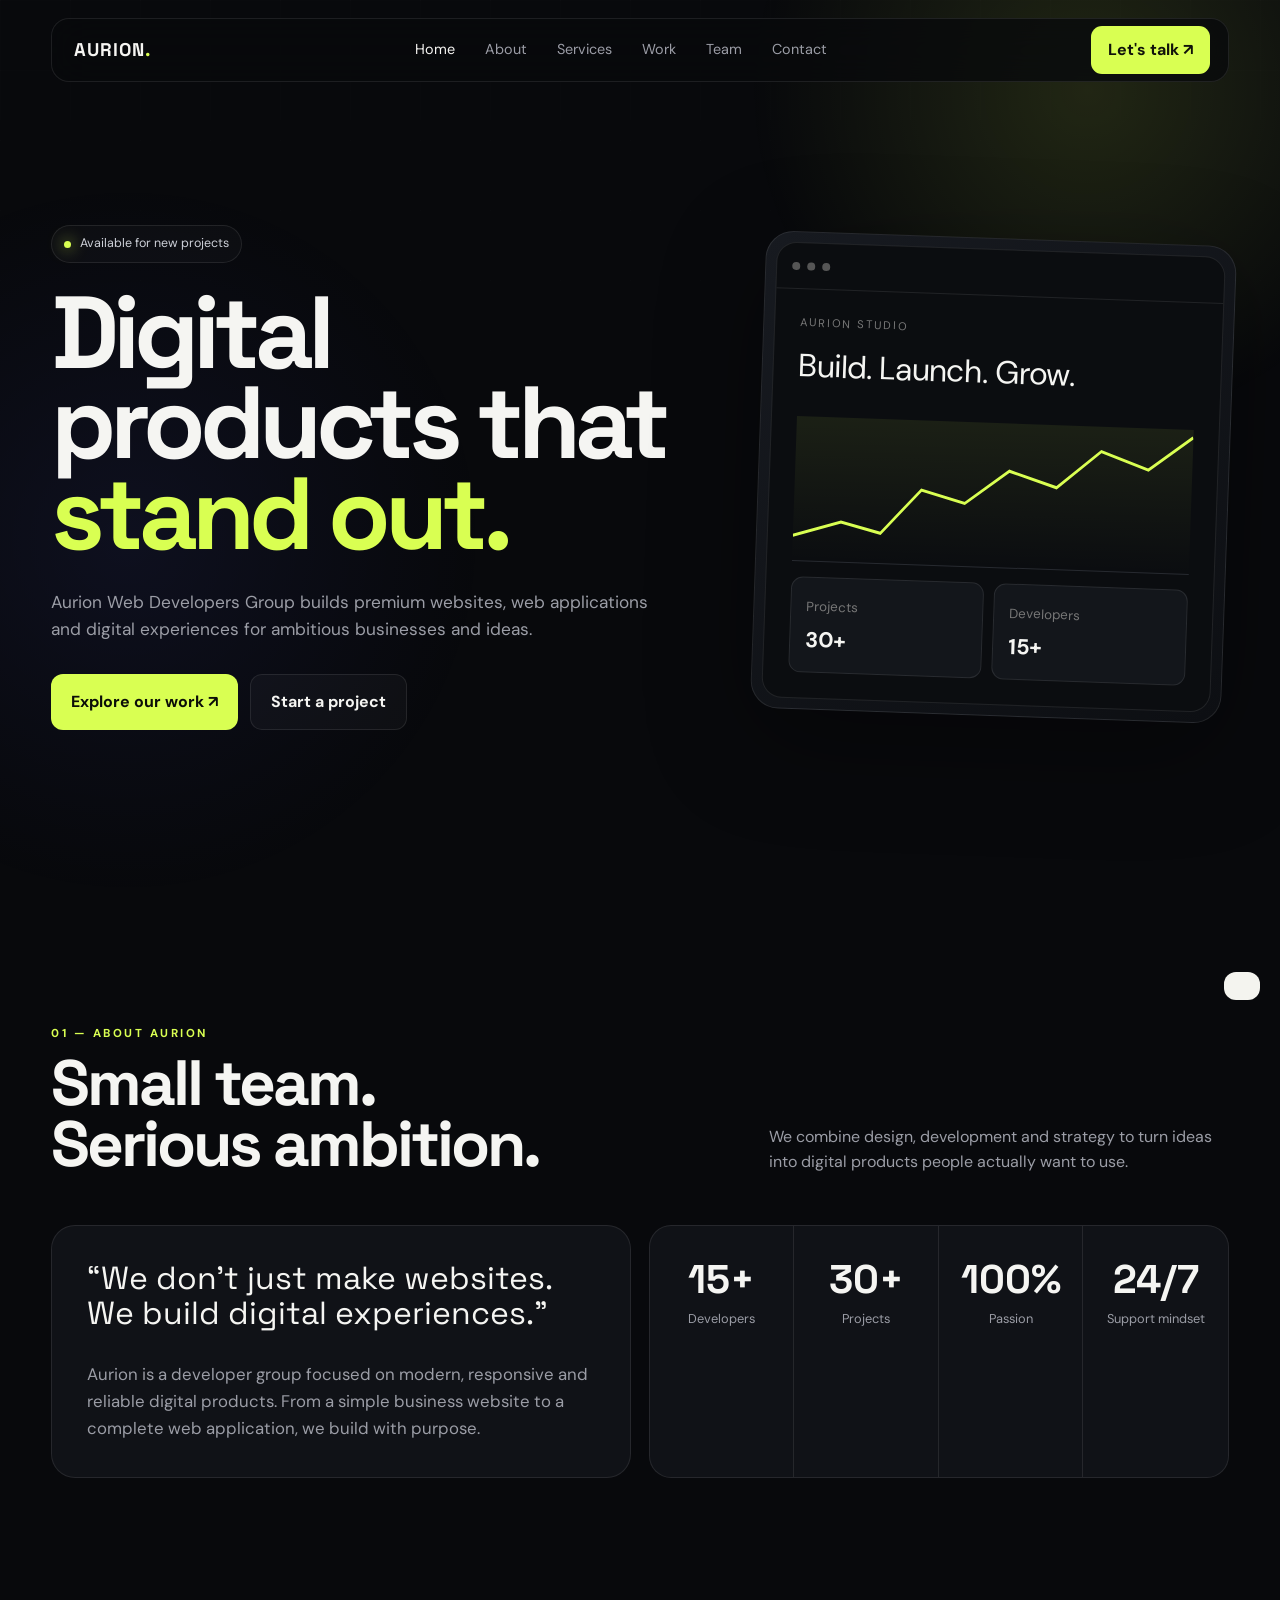
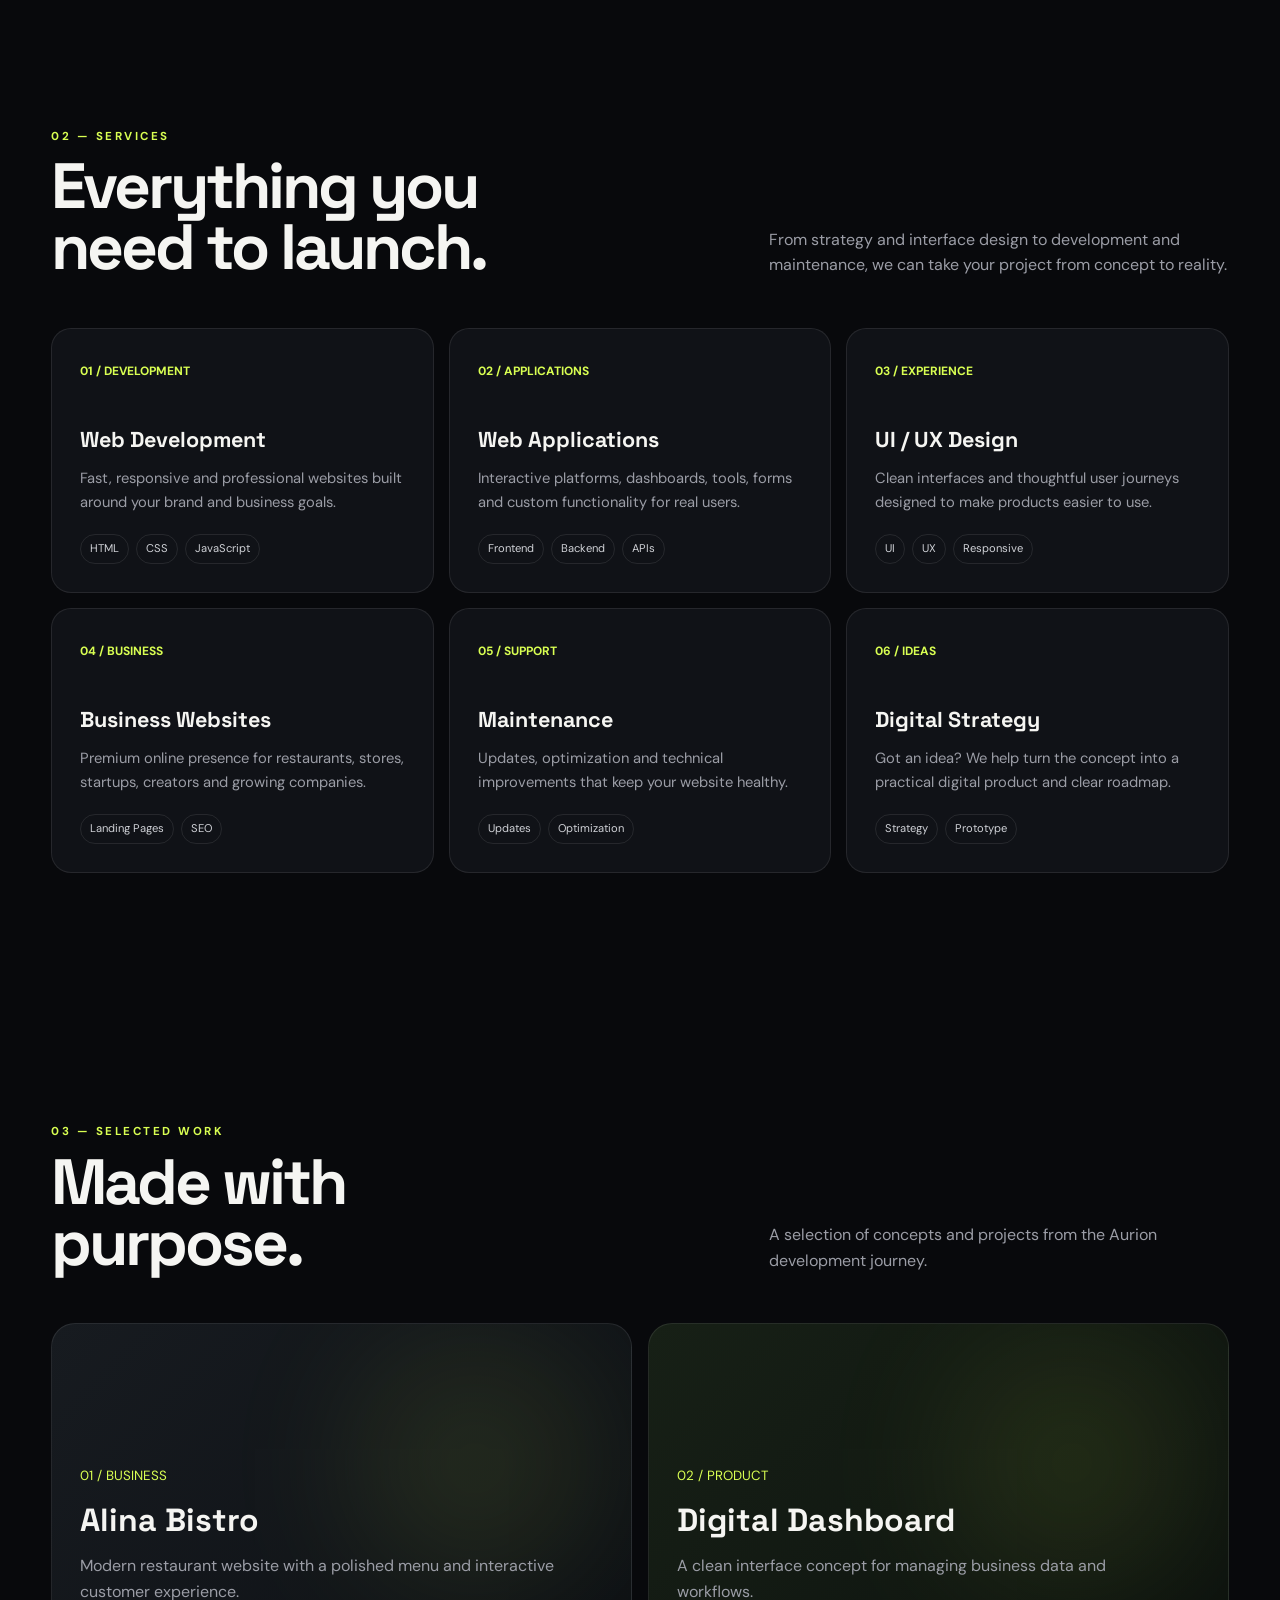
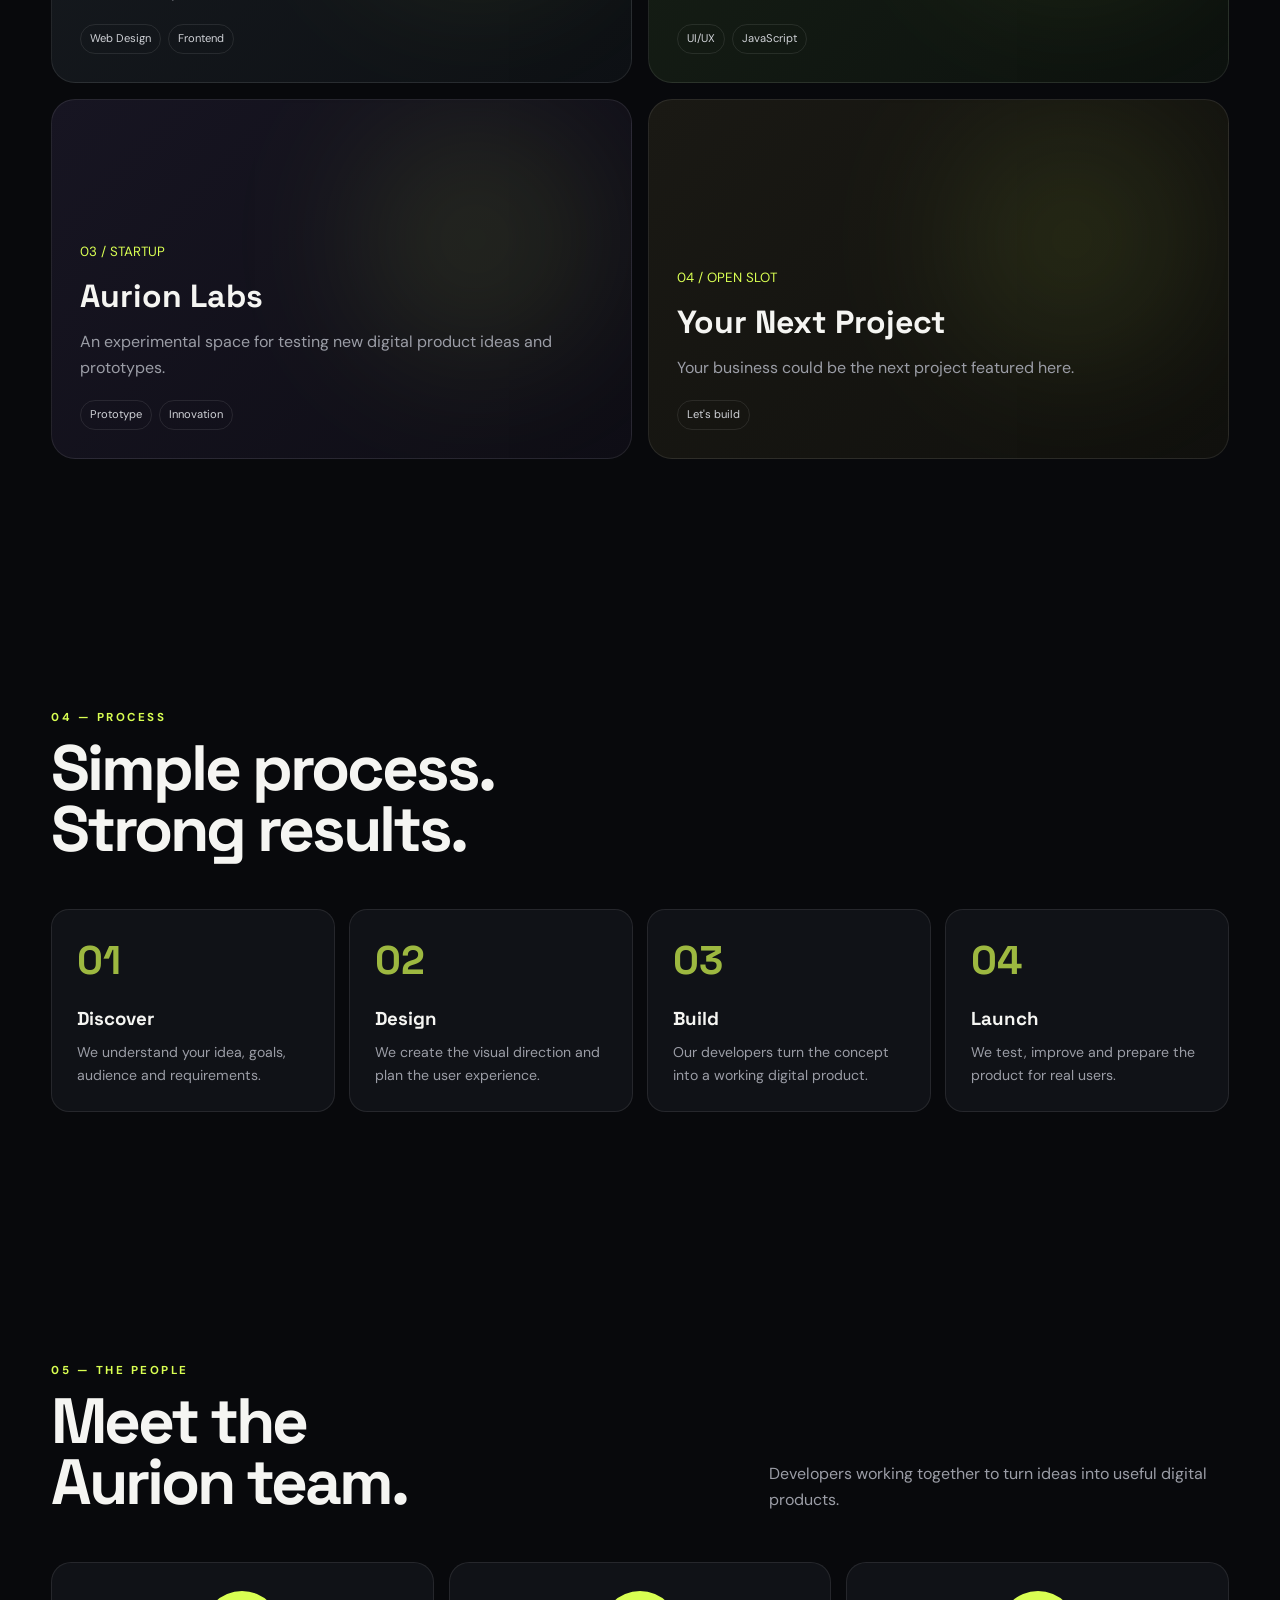
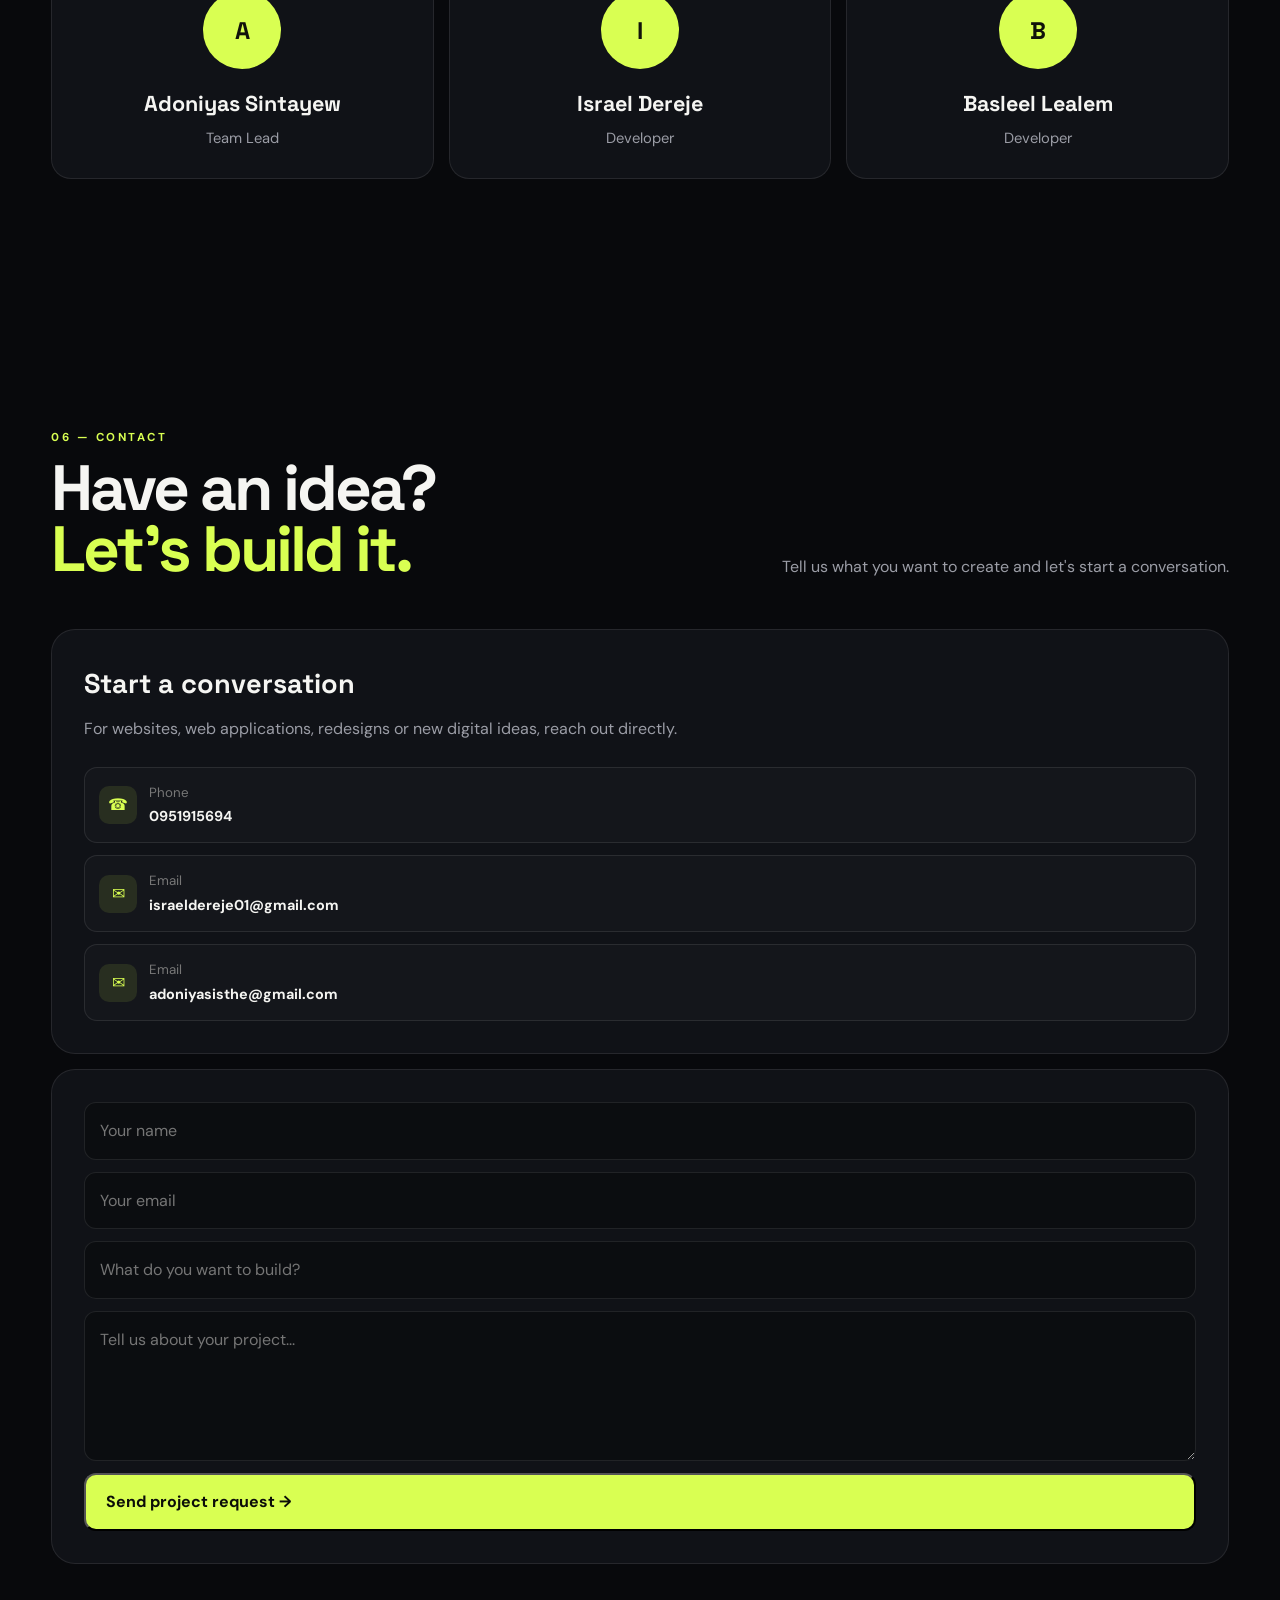
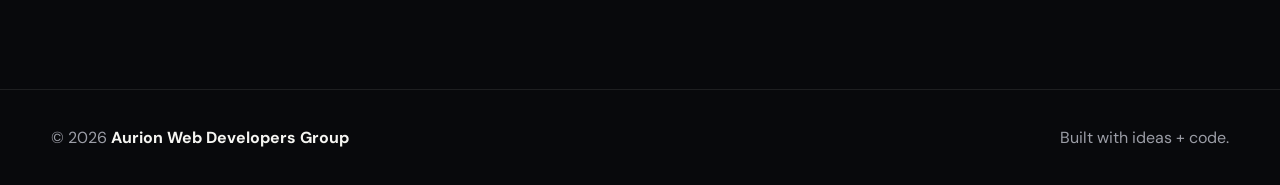
==== index.html @ 9a574f7e "Add files via upload" ====
<!doctype html>
<html lang="en">
  <head>
    <meta charset="UTF-8" />
    <meta name="viewport" content="width=device-width, initial-scale=1.0" />
    <title>Aurion — Web Development Studio</title>
    <meta
      name="description"
      content="Aurion Web Developers Group — premium websites, web applications and digital experiences."
    />

    <style>
      @import url("https://fonts.googleapis.com/css2?family=DM+Sans:wght@400;500;600;700&family=Space+Grotesk:wght@500;600;700&display=swap");

      :root {
        --bg: #08090c;
        --surface: #101217;
        --surface2: #15171d;
        --text: #f5f5f2;
        --muted: #9b9da6;
        --line: rgba(255, 255, 255, 0.09);
        --accent: #d9ff52;
        --accent2: #a7d92f;
        --max: 1180px;
      }
      * {
        box-sizing: border-box;
        margin: 0;
        padding: 0;
      }
      html {
        scroll-behavior: smooth;
      }
      body {
        font-family: "DM Sans", sans-serif;
        background: var(--bg);
        color: var(--text);
        line-height: 1.6;
        overflow-x: hidden;
      }
      a {
        color: inherit;
        text-decoration: none;
      }
      button,
      input,
      textarea {
        font: inherit;
      }
      button {
        cursor: pointer;
      }
      .container {
        width: min(var(--max), 92%);
        margin: auto;
      }
      body:before {
        content: "";
        position: fixed;
        inset: 0;
        pointer-events: none;
        z-index: -2;
        background:
          radial-gradient(
            circle at 85% 10%,
            rgba(217, 255, 82, 0.12),
            transparent 25%
          ),
          radial-gradient(
            circle at 10% 60%,
            rgba(90, 100, 255, 0.08),
            transparent 28%
          );
      }
      .grid-bg {
        position: fixed;
        inset: 0;
        z-index: -3;
        opacity: 0.28;
        pointer-events: none;
        background-image:
          linear-gradient(rgba(255, 255, 255, 0.035) 1px, transparent 1px),
          linear-gradient(
            90deg,
            rgba(255, 255, 255, 0.035) 1px,
            transparent 1px
          );
        background-size: 70px 70px;
        mask-image: linear-gradient(to bottom, black, transparent 80%);
      }

      header {
        position: fixed;
        top: 0;
        left: 0;
        width: 100%;
        z-index: 50;
        padding: 18px 0;
      }
      .nav {
        height: 64px;
        border: 1px solid var(--line);
        background: rgba(8, 9, 12, 0.78);
        backdrop-filter: blur(20px);
        border-radius: 18px;
        display: flex;
        align-items: center;
        justify-content: space-between;
        padding: 0 18px 0 22px;
      }
      .logo {
        font-family: "Space Grotesk";
        font-size: 1.15rem;
        font-weight: 700;
        letter-spacing: 1px;
      }
      .logo span {
        color: var(--accent);
      }
      .navlinks {
        display: flex;
        gap: 30px;
      }
      .navlinks a {
        font-size: 0.9rem;
        color: var(--muted);
        transition: 0.25s;
      }
      .navlinks a:hover,
      .navlinks a.active {
        color: var(--text);
      }
      .nav-cta {
        background: var(--accent);
        color: #10120a;
        padding: 11px 17px;
        border-radius: 11px;
        font-weight: 700;
      }
      .menu {
        display: none;
        background: none;
        border: 0;
        color: white;
        font-size: 1.5rem;
      }

      .hero {
        min-height: 100vh;
        display: flex;
        align-items: center;
        padding: 145px 0 90px;
        position: relative;
      }
      .hero-grid {
        display: grid;
        grid-template-columns: 1.15fr 0.85fr;
        gap: 70px;
        align-items: center;
      }
      .eyebrow {
        display: inline-flex;
        align-items: center;
        gap: 9px;
        color: #cdd0d8;
        font-size: 0.78rem;
        border: 1px solid var(--line);
        padding: 8px 12px;
        border-radius: 99px;
        background: rgba(255, 255, 255, 0.025);
        margin-bottom: 25px;
      }
      .status {
        width: 7px;
        height: 7px;
        border-radius: 50%;
        background: var(--accent);
        box-shadow: 0 0 16px var(--accent);
      }
      h1,
      h2,
      h3 {
        font-family: "Space Grotesk", sans-serif;
      }
      h1 {
        font-size: clamp(4rem, 8vw, 7.7rem);
        line-height: 0.88;
        letter-spacing: -6px;
        max-width: 900px;
      }
      .highlight {
        color: var(--accent);
      }
      .hero-copy {
        font-size: 1.08rem;
        color: var(--muted);
        max-width: 620px;
        margin: 30px 0;
      }
      .actions {
        display: flex;
        gap: 12px;
        flex-wrap: wrap;
      }
      .btn {
        display: inline-flex;
        align-items: center;
        gap: 9px;
        padding: 14px 20px;
        border-radius: 12px;
        font-weight: 700;
        transition: 0.25s;
      }
      .btn:hover {
        transform: translateY(-3px);
      }
      .primary {
        background: var(--accent);
        color: #0b0d08;
      }
      .secondary {
        border: 1px solid var(--line);
        background: rgba(255, 255, 255, 0.03);
      }
      .hero-card {
        border: 1px solid var(--line);
        background: linear-gradient(145deg, #171a20, #0d0f13);
        border-radius: 28px;
        padding: 10px;
        box-shadow: 0 30px 100px rgba(0, 0, 0, 0.35);
        transform: rotate(2deg);
      }
      .dashboard {
        border-radius: 20px;
        overflow: hidden;
        border: 1px solid var(--line);
        background: #0b0d10;
      }
      .dash-top {
        height: 46px;
        border-bottom: 1px solid var(--line);
        display: flex;
        align-items: center;
        padding: 0 15px;
        gap: 7px;
      }
      .circle {
        width: 8px;
        height: 8px;
        border-radius: 50%;
        background: #555;
      }
      .dash-body {
        padding: 25px;
        min-height: 380px;
      }
      .dash-label {
        font-size: 0.7rem;
        color: #777;
        text-transform: uppercase;
        letter-spacing: 2px;
      }
      .dash-title {
        font-size: 2rem;
        margin: 8px 0 25px;
      }
      .chart {
        height: 145px;
        border-bottom: 1px solid #272a30;
        position: relative;
        background: linear-gradient(
          180deg,
          rgba(217, 255, 82, 0.08),
          transparent
        );
      }
      .chart svg {
        width: 100%;
        height: 100%;
      }
      .metrics {
        display: grid;
        grid-template-columns: 1fr 1fr;
        gap: 10px;
        margin-top: 15px;
      }
      .metric {
        background: #13161b;
        border: 1px solid var(--line);
        border-radius: 12px;
        padding: 15px;
      }
      .metric small {
        color: #777;
      }
      .metric strong {
        display: block;
        font-size: 1.35rem;
        margin-top: 4px;
      }

      section {
        padding: 125px 0;
      }
      .section-top {
        display: flex;
        justify-content: space-between;
        gap: 40px;
        align-items: end;
        margin-bottom: 50px;
      }
      .kicker {
        color: var(--accent);
        font-size: 0.72rem;
        text-transform: uppercase;
        letter-spacing: 2.5px;
        font-weight: 700;
      }
      h2 {
        font-size: clamp(2.5rem, 5vw, 4.7rem);
        line-height: 0.95;
        letter-spacing: -3px;
        margin-top: 10px;
      }
      .section-top > p {
        max-width: 460px;
        color: var(--muted);
      }

      .about-grid {
        display: grid;
        grid-template-columns: 1fr 1fr;
        gap: 18px;
      }
      .big-card {
        border: 1px solid var(--line);
        border-radius: 24px;
        background: var(--surface);
        padding: 35px;
      }
      .big-card p {
        color: var(--muted);
        font-size: 1.05rem;
      }
      .quote {
        font-family: "Space Grotesk";
        font-size: 2rem;
        line-height: 1.1;
        margin-bottom: 30px;
      }
      .stats {
        display: grid;
        grid-template-columns: repeat(4, 1fr);
        border: 1px solid var(--line);
        border-radius: 22px;
        overflow: hidden;
        background: var(--surface);
      }
      .stat {
        text-align: center;
        padding: 28px 10px;
        border-right: 1px solid var(--line);
      }
      .stat:last-child {
        border: 0;
      }
      .stat strong {
        font: 700 2.5rem "Space Grotesk";
        display: block;
      }
      .stat span {
        color: var(--muted);
        font-size: 0.8rem;
      }

      .services {
        display: grid;
        grid-template-columns: repeat(3, 1fr);
        gap: 15px;
      }
      .card {
        background: var(--surface);
        border: 1px solid var(--line);
        border-radius: 20px;
        padding: 28px;
        transition: 0.3s;
      }
      .card:hover {
        transform: translateY(-7px);
        border-color: rgba(217, 255, 82, 0.35);
        background: var(--surface2);
      }
      .service-number {
        color: var(--accent);
        font-size: 0.75rem;
        font-weight: 700;
      }
      .card h3 {
        font-size: 1.35rem;
        margin: 40px 0 10px;
      }
      .card p {
        color: var(--muted);
        font-size: 0.92rem;
      }
      .tags {
        display: flex;
        gap: 7px;
        flex-wrap: wrap;
        margin-top: 20px;
      }
      .tag {
        font-size: 0.7rem;
        color: #cfd1d6;
        border: 1px solid var(--line);
        padding: 5px 9px;
        border-radius: 99px;
      }

      .projects {
        display: grid;
        grid-template-columns: repeat(2, 1fr);
        gap: 16px;
      }
      .project {
        min-height: 360px;
        border-radius: 24px;
        border: 1px solid var(--line);
        padding: 28px;
        display: flex;
        align-items: end;
        position: relative;
        overflow: hidden;
        background: linear-gradient(135deg, #171b20, #0d1014);
      }
      .project:nth-child(2) {
        background: linear-gradient(135deg, #172016, #0c110e);
      }
      .project:nth-child(3) {
        background: linear-gradient(135deg, #171522, #0e0d15);
      }
      .project:nth-child(4) {
        background: linear-gradient(135deg, #1a1914, #10100d);
      }
      .project:before {
        content: "";
        position: absolute;
        width: 220px;
        height: 220px;
        border-radius: 50%;
        right: 8%;
        top: 8%;
        background: var(--accent);
        filter: blur(80px);
        opacity: 0.12;
      }
      .project-content {
        position: relative;
        z-index: 1;
      }
      .project small {
        color: var(--accent);
      }
      .project h3 {
        font-size: 2rem;
        margin: 7px 0;
      }
      .project p {
        color: var(--muted);
        max-width: 480px;
      }

      .process {
        display: grid;
        grid-template-columns: repeat(4, 1fr);
        gap: 14px;
      }
      .step {
        padding: 25px;
        border: 1px solid var(--line);
        border-radius: 18px;
        background: var(--surface);
      }
      .step b {
        font: 700 2.5rem "Space Grotesk";
        color: var(--accent);
        opacity: 0.7;
      }
      .step h3 {
        margin: 18px 0 7px;
      }
      .step p {
        color: var(--muted);
        font-size: 0.88rem;
      }

      .team {
        display: grid;
        grid-template-columns: repeat(3, 1fr);
        gap: 15px;
      }
      .member {
        text-align: center;
      }
      .avatar {
        width: 78px;
        height: 78px;
        border-radius: 50%;
        margin: 0 auto 18px;
        display: grid;
        place-items: center;
        background: var(--accent);
        color: #10120a;
        font: 700 1.5rem "Space Grotesk";
      }
      .member h3 {
        margin: 0 0 5px;
      }
      .member p {
        color: var(--muted);
      }

      .contact-wrap {
        display: grid;
        grid-template-columns: 0.8fr 1.2fr;
        gap: 16px;
      }
      .contact-card {
        margin-top: 15px;
        border: 1px solid var(--line);
        border-radius: 24px;
        background: var(--surface);
        padding: 32px;
      }
      .contact-card h3 {
        font-size: 1.7rem;
        margin-bottom: 10px;
      }
      .contact-card > p {
        color: var(--muted);
        margin-bottom: 25px;
      }
      .contact-list {
        display: grid;
        gap: 12px;
      }
      .contact-item {
        display: flex;
        align-items: center;
        gap: 12px;
        padding: 14px;
        border: 1px solid var(--line);
        border-radius: 13px;
        background: rgba(255, 255, 255, 0.02);
      }
      .contact-icon {
        width: 38px;
        height: 38px;
        display: grid;
        place-items: center;
        border-radius: 10px;
        background: rgba(217, 255, 82, 0.1);
        color: var(--accent);
      }
      .contact-item small {
        display: block;
        color: #777;
      }
      .contact-item strong {
        font-size: 0.9rem;
      }
      form {
        display: grid;
        gap: 12px;
      }
      input,
      textarea {
        width: 100%;
        padding: 15px;
        border-radius: 12px;
        border: 1px solid var(--line);
        background: #0b0d10;
        color: white;
        outline: none;
      }
      input:focus,
      textarea:focus {
        border-color: var(--accent);
      }
      textarea {
        min-height: 150px;
        resize: vertical;
      }

      footer {
        border-top: 1px solid var(--line);
        padding: 35px 0;
        color: var(--muted);
      }
      .footer {
        display: flex;
        justify-content: space-between;
        gap: 20px;
      }
      .footer b {
        color: var(--text);
      }

      .reveal {
        opacity: 0;
        transform: translateY(25px);
        transition: 0.7s;
      }
      .reveal.show {
        opacity: 1;
        transform: none;
      }
      .toast {
        position: fixed;
        right: 20px;
        bottom: 20px;
        background: #f4f4ef;
        color: #10120a;
        padding: 14px 18px;
        border-radius: 12px;
        font-weight: 700;
        transform: translateY(120px);
        transition: 0.3s;
        z-index: 100;
      }
      .toast.show {
        transform: none;
      }

      @media (max-width: 850px) {
        .navlinks {
          display: none;
          position: absolute;
          top: 72px;
          left: 0;
          width: 100%;
          padding: 20px;
          flex-direction: column;
          background: #101217;
          border: 1px solid var(--line);
          border-radius: 15px;
        }
        .navlinks.open {
          display: flex;
        }
        .nav-cta {
          display: none;
        }
        .menu {
          display: block;
        }
        .hero-grid,
        .contact-wrap,
        .about-grid {
          grid-template-columns: 1fr;
        }
        .hero-card {
          display: none;
        }
        .services,
        .team,
        .process {
          grid-template-columns: 1fr 1fr;
        }
        .stats {
          grid-template-columns: 1fr 1fr;
        }
        .stat:nth-child(2) {
          border-right: 0;
        }
        .stat:nth-child(-n + 2) {
          border-bottom: 1px solid var(--line);
        }
      }
      @media (max-width: 560px) {
        h1 {
          font-size: 4rem;
          letter-spacing: -4px;
        }
        .section-top {
          display: block;
        }
        .section-top > p {
          margin-top: 18px;
        }
        .services,
        .team,
        .process,
        .projects {
          grid-template-columns: 1fr;
        }
        .projects .project {
          min-height: 300px;
        }
        .footer {
          flex-direction: column;
        }
        .hero {
          padding-top: 130px;
        }
      }
    </style>
  </head>

  <body>
    <div class="grid-bg"></div>

    <header>
      <nav class="nav container">
        <a href="#home" class="logo">AURION<span>.</span></a>
        <div class="navlinks" id="navlinks">
          <a href="#home">Home</a><a href="#about">About</a
          ><a href="#services">Services</a> <a href="#work">Work</a
          ><a href="#team">Team</a><a href="#contact">Contact</a>
        </div>
        <a class="nav-cta" href="#contact">Let's talk ↗</a>
        <button class="menu" id="menu">☰</button>
      </nav>
    </header>

    <main>
      <section class="hero" id="home">
        <div class="container hero-grid">
          <div>
            <div class="eyebrow">
              <span class="status"></span> Available for new projects
            </div>
            <h1>
              Digital products that <span class="highlight">stand out.</span>
            </h1>
            <p class="hero-copy">
              Aurion Web Developers Group builds premium websites, web
              applications and digital experiences for ambitious businesses and
              ideas.
            </p>
            <div class="actions">
              <a class="btn primary" href="#work">Explore our work ↗</a>
              <a class="btn secondary" href="#contact">Start a project</a>
            </div>
          </div>

          <div class="hero-card">
            <div class="dashboard">
              <div class="dash-top">
                <i class="circle"></i><i class="circle"></i
                ><i class="circle"></i>
              </div>
              <div class="dash-body">
                <div class="dash-label">Aurion studio</div>
                <div class="dash-title">Build. Launch. Grow.</div>
                <div class="chart">
                  <svg viewBox="0 0 500 145" preserveAspectRatio="none">
                    <polyline
                      points="0,120 60,105 110,115 160,70 215,82 270,48 330,63 385,25 445,42 500,8"
                      fill="none"
                      stroke="#d9ff52"
                      stroke-width="3"
                    />
                  </svg>
                </div>
                <div class="metrics">
                  <div class="metric">
                    <small>Projects</small><strong>30+</strong>
                  </div>
                  <div class="metric">
                    <small>Developers</small><strong>15+</strong>
                  </div>
                </div>
              </div>
            </div>
          </div>
        </div>
      </section>

      <section id="about">
        <div class="container reveal">
          <div class="section-top">
            <div>
              <div class="kicker">01 — About Aurion</div>
              <h2>Small team.<br />Serious ambition.</h2>
            </div>
            <p>
              We combine design, development and strategy to turn ideas into
              digital products people actually want to use.
            </p>
          </div>
          <div class="about-grid">
            <div class="big-card">
              <div class="quote">
                “We don't just make websites. We build digital experiences.”
              </div>
              <p>
                Aurion is a developer group focused on modern, responsive and
                reliable digital products. From a simple business website to a
                complete web application, we build with purpose.
              </p>
            </div>
            <div class="stats">
              <div class="stat">
                <strong>15+</strong><span>Developers</span>
              </div>
              <div class="stat"><strong>30+</strong><span>Projects</span></div>
              <div class="stat"><strong>100%</strong><span>Passion</span></div>
              <div class="stat">
                <strong>24/7</strong><span>Support mindset</span>
              </div>
            </div>
          </div>
        </div>
      </section>

      <section id="services">
        <div class="container reveal">
          <div class="section-top">
            <div>
              <div class="kicker">02 — Services</div>
              <h2>Everything you<br />need to launch.</h2>
            </div>
            <p>
              From strategy and interface design to development and maintenance,
              we can take your project from concept to reality.
            </p>
          </div>
          <div class="services">
            <div class="card">
              <span class="service-number">01 / DEVELOPMENT</span>
              <h3>Web Development</h3>
              <p>
                Fast, responsive and professional websites built around your
                brand and business goals.
              </p>
              <div class="tags">
                <span class="tag">HTML</span><span class="tag">CSS</span
                ><span class="tag">JavaScript</span>
              </div>
            </div>
            <div class="card">
              <span class="service-number">02 / APPLICATIONS</span>
              <h3>Web Applications</h3>
              <p>
                Interactive platforms, dashboards, tools, forms and custom
                functionality for real users.
              </p>
              <div class="tags">
                <span class="tag">Frontend</span><span class="tag">Backend</span
                ><span class="tag">APIs</span>
              </div>
            </div>
            <div class="card">
              <span class="service-number">03 / EXPERIENCE</span>
              <h3>UI / UX Design</h3>
              <p>
                Clean interfaces and thoughtful user journeys designed to make
                products easier to use.
              </p>
              <div class="tags">
                <span class="tag">UI</span><span class="tag">UX</span
                ><span class="tag">Responsive</span>
              </div>
            </div>
            <div class="card">
              <span class="service-number">04 / BUSINESS</span>
              <h3>Business Websites</h3>
              <p>
                Premium online presence for restaurants, stores, startups,
                creators and growing companies.
              </p>
              <div class="tags">
                <span class="tag">Landing Pages</span
                ><span class="tag">SEO</span>
              </div>
            </div>
            <div class="card">
              <span class="service-number">05 / SUPPORT</span>
              <h3>Maintenance</h3>
              <p>
                Updates, optimization and technical improvements that keep your
                website healthy.
              </p>
              <div class="tags">
                <span class="tag">Updates</span
                ><span class="tag">Optimization</span>
              </div>
            </div>
            <div class="card">
              <span class="service-number">06 / IDEAS</span>
              <h3>Digital Strategy</h3>
              <p>
                Got an idea? We help turn the concept into a practical digital
                product and clear roadmap.
              </p>
              <div class="tags">
                <span class="tag">Strategy</span
                ><span class="tag">Prototype</span>
              </div>
            </div>
          </div>
        </div>
      </section>

      <section id="work">
        <div class="container reveal">
          <div class="section-top">
            <div>
              <div class="kicker">03 — Selected work</div>
              <h2>Made with<br />purpose.</h2>
            </div>
            <p>
              A selection of concepts and projects from the Aurion development
              journey.
            </p>
          </div>
          <div class="projects">
            <div class="project">
              <div class="project-content">
                <small>01 / BUSINESS</small>
                <h3>Alina Bistro</h3>
                <p>
                  Modern restaurant website with a polished menu and interactive
                  customer experience.
                </p>
                <div class="tags">
                  <span class="tag">Web Design</span
                  ><span class="tag">Frontend</span>
                </div>
              </div>
            </div>
            <div class="project">
              <div class="project-content">
                <small>02 / PRODUCT</small>
                <h3>Digital Dashboard</h3>
                <p>
                  A clean interface concept for managing business data and
                  workflows.
                </p>
                <div class="tags">
                  <span class="tag">UI/UX</span
                  ><span class="tag">JavaScript</span>
                </div>
              </div>
            </div>
            <div class="project">
              <div class="project-content">
                <small>03 / STARTUP</small>
                <h3>Aurion Labs</h3>
                <p>
                  An experimental space for testing new digital product ideas
                  and prototypes.
                </p>
                <div class="tags">
                  <span class="tag">Prototype</span
                  ><span class="tag">Innovation</span>
                </div>
              </div>
            </div>
            <div class="project">
              <div class="project-content">
                <small>04 / OPEN SLOT</small>
                <h3>Your Next Project</h3>
                <p>Your business could be the next project featured here.</p>
                <div class="tags"><span class="tag">Let's build</span></div>
              </div>
            </div>
          </div>
        </div>
      </section>

      <section>
        <div class="container reveal">
          <div class="section-top">
            <div>
              <div class="kicker">04 — Process</div>
              <h2>Simple process.<br />Strong results.</h2>
            </div>
          </div>
          <div class="process">
            <div class="step">
              <b>01</b>
              <h3>Discover</h3>
              <p>We understand your idea, goals, audience and requirements.</p>
            </div>
            <div class="step">
              <b>02</b>
              <h3>Design</h3>
              <p>
                We create the visual direction and plan the user experience.
              </p>
            </div>
            <div class="step">
              <b>03</b>
              <h3>Build</h3>
              <p>
                Our developers turn the concept into a working digital product.
              </p>
            </div>
            <div class="step">
              <b>04</b>
              <h3>Launch</h3>
              <p>We test, improve and prepare the product for real users.</p>
            </div>
          </div>
        </div>
      </section>

      <section id="team">
        <div class="container reveal">
          <div class="section-top">
            <div>
              <div class="kicker">05 — The people</div>
              <h2>Meet the<br />Aurion team.</h2>
            </div>
            <p>
              Developers working together to turn ideas into useful digital
              products.
            </p>
          </div>
          <div class="team">
            <div class="card member">
              <div class="avatar">A</div>
              <h3>Adoniyas Sintayew</h3>
              <p>Team Lead</p>
            </div>
            <div class="card member">
              <div class="avatar">I</div>
              <h3>Israel Dereje</h3>
              <p>Developer</p>
            </div>
            <div class="card member">
              <div class="avatar">B</div>
              <h3>Basleel Lealem</h3>
              <p>Developer</p>
            </div>
          </div>
        </div>
      </section>

      <section id="contact">
        <div class="container reveal">
          <div class="section-top">
            <div>
              <div class="kicker">06 — Contact</div>
              <h2>
                Have an idea?<br /><span class="highlight"
                  >Let's build it.</span
                >
              </h2>
            </div>
            <p>
              Tell us what you want to create and let's start a conversation.
            </p>
          </div>
<div class="contact-card">
  <h3>Start a conversation</h3>
  <p>
    For websites, web applications, redesigns or new digital ideas,
    reach out directly.
  </p>

  <div class="contact-list">
    <a class="contact-item" href="tel:0951915694">
      <span class="contact-icon">☎</span>
      <div>
        <small>Phone</small>
        <strong>0951915694</strong>
      </div>
    </a>

    <a class="contact-item" href="mailto:israeldereje01@gmail.com">
      <span class="contact-icon">✉</span>
      <div>
        <small>Email</small>
        <strong>israeldereje01@gmail.com</strong>
      </div>
    </a>

    <a class="contact-item" href="mailto:adoniyasisthe@gmail.com">
      <span class="contact-icon">✉</span>
      <div>
        <small>Email</small>
        <strong>adoniyasisthe@gmail.com</strong>
      </div>
    </a>
  </div>
</div>
            <div class="contact-card">
              <form id="contactForm">
                <input id="name" placeholder="Your name" required />
                <input
                  id="email"
                  type="email"
                  placeholder="Your email"
                  required
                />
                <input id="project" placeholder="What do you want to build?" />
                <textarea
                  id="message"
                  placeholder="Tell us about your project..."
                  required
                ></textarea>
                <button class="btn primary" type="submit">
                  Send project request →
                </button>
              </form>
            </div>
          </div>
        </div>
      </section>
    </main>

    <footer>
      <div class="container footer">
        <span>© 2026 <b>Aurion Web Developers Group</b></span
        ><span>Built with ideas + code.</span>
      </div>
    </footer>
    <div class="toast" id="toast"></div>

    <script>
      const menu = document.getElementById("menu"),
        nav = document.getElementById("navlinks");
      menu.addEventListener("click", () => nav.classList.toggle("open"));
      document
        .querySelectorAll(".navlinks a")
        .forEach((a) =>
          a.addEventListener("click", () => nav.classList.remove("open")),
        );

      const observer = new IntersectionObserver(
        (entries) => {
          entries.forEach((e) => {
            if (e.isIntersecting) e.target.classList.add("show");
          });
        },
        { threshold: 0.12 },
      );
      document
        .querySelectorAll(".reveal")
        .forEach((el) => observer.observe(el));

      const sections = [...document.querySelectorAll("section[id]")];
      window.addEventListener("scroll", () => {
        let current = "";
        sections.forEach((s) => {
          if (scrollY >= s.offsetTop - 180) current = s.id;
        });
        document
          .querySelectorAll(".navlinks a")
          .forEach((a) =>
            a.classList.toggle(
              "active",
              a.getAttribute("href") === "#" + current,
            ),
          );
      });

      document.getElementById("contactForm").addEventListener("submit", (e) => {
        e.preventDefault();
        const name = document.getElementById("name").value.trim();
        const email = document.getElementById("email").value.trim();
        const project =
          document.getElementById("project").value.trim() || "New project";
        const message = document.getElementById("message").value.trim();
        const subject = encodeURIComponent(
          "Aurion Project Request — " + project,
        );
        const body = encodeURIComponent(
          `Name: ${name}\nEmail: ${email}\nProject: ${project}\n\n${message}`,
        );
        window.location.href = `mailto:israeldereje01@gmail.com,adoniyasisthe@gmail.com?subject=${subject}&body=${body}`;
        const toast = document.getElementById("toast");
        toast.textContent = "Opening your email app…";
        toast.classList.add("show");
        setTimeout(() => toast.classList.remove("show"), 3000);
      });
    </script>
  </body>
</html>
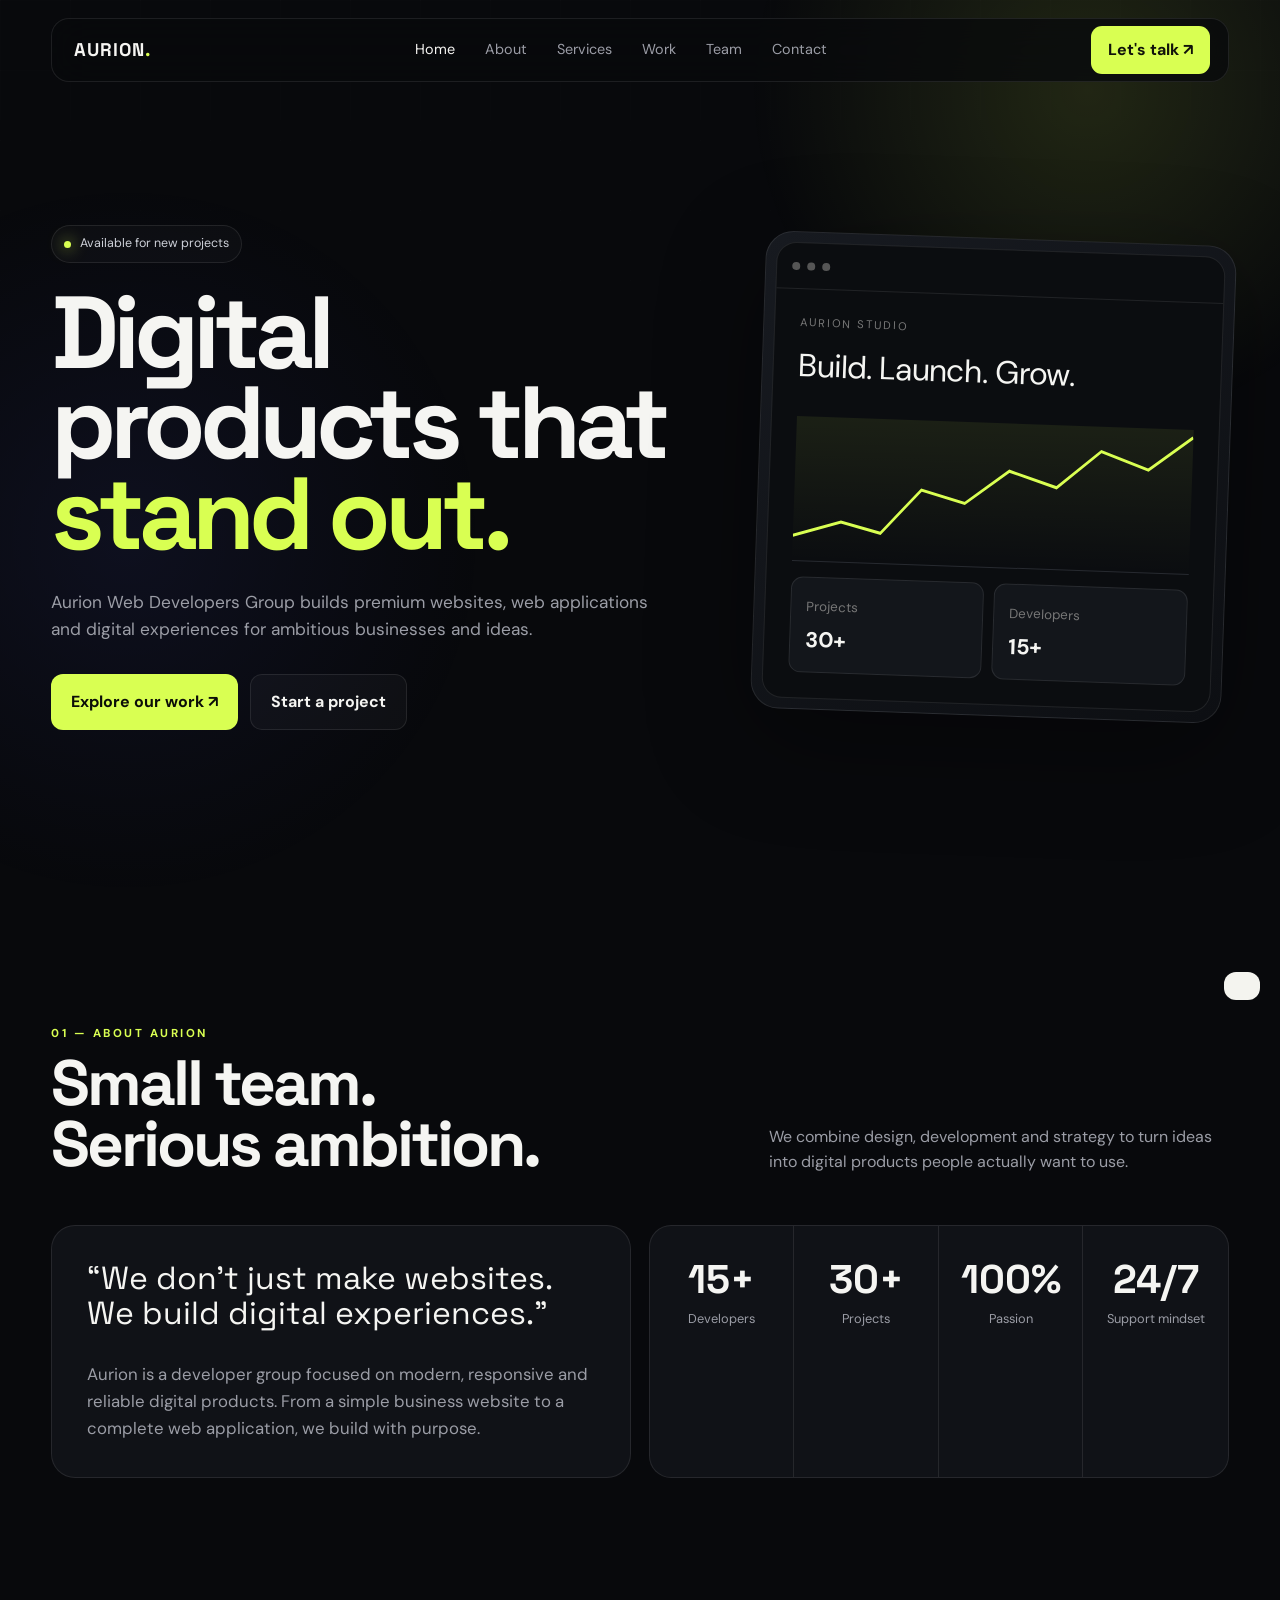
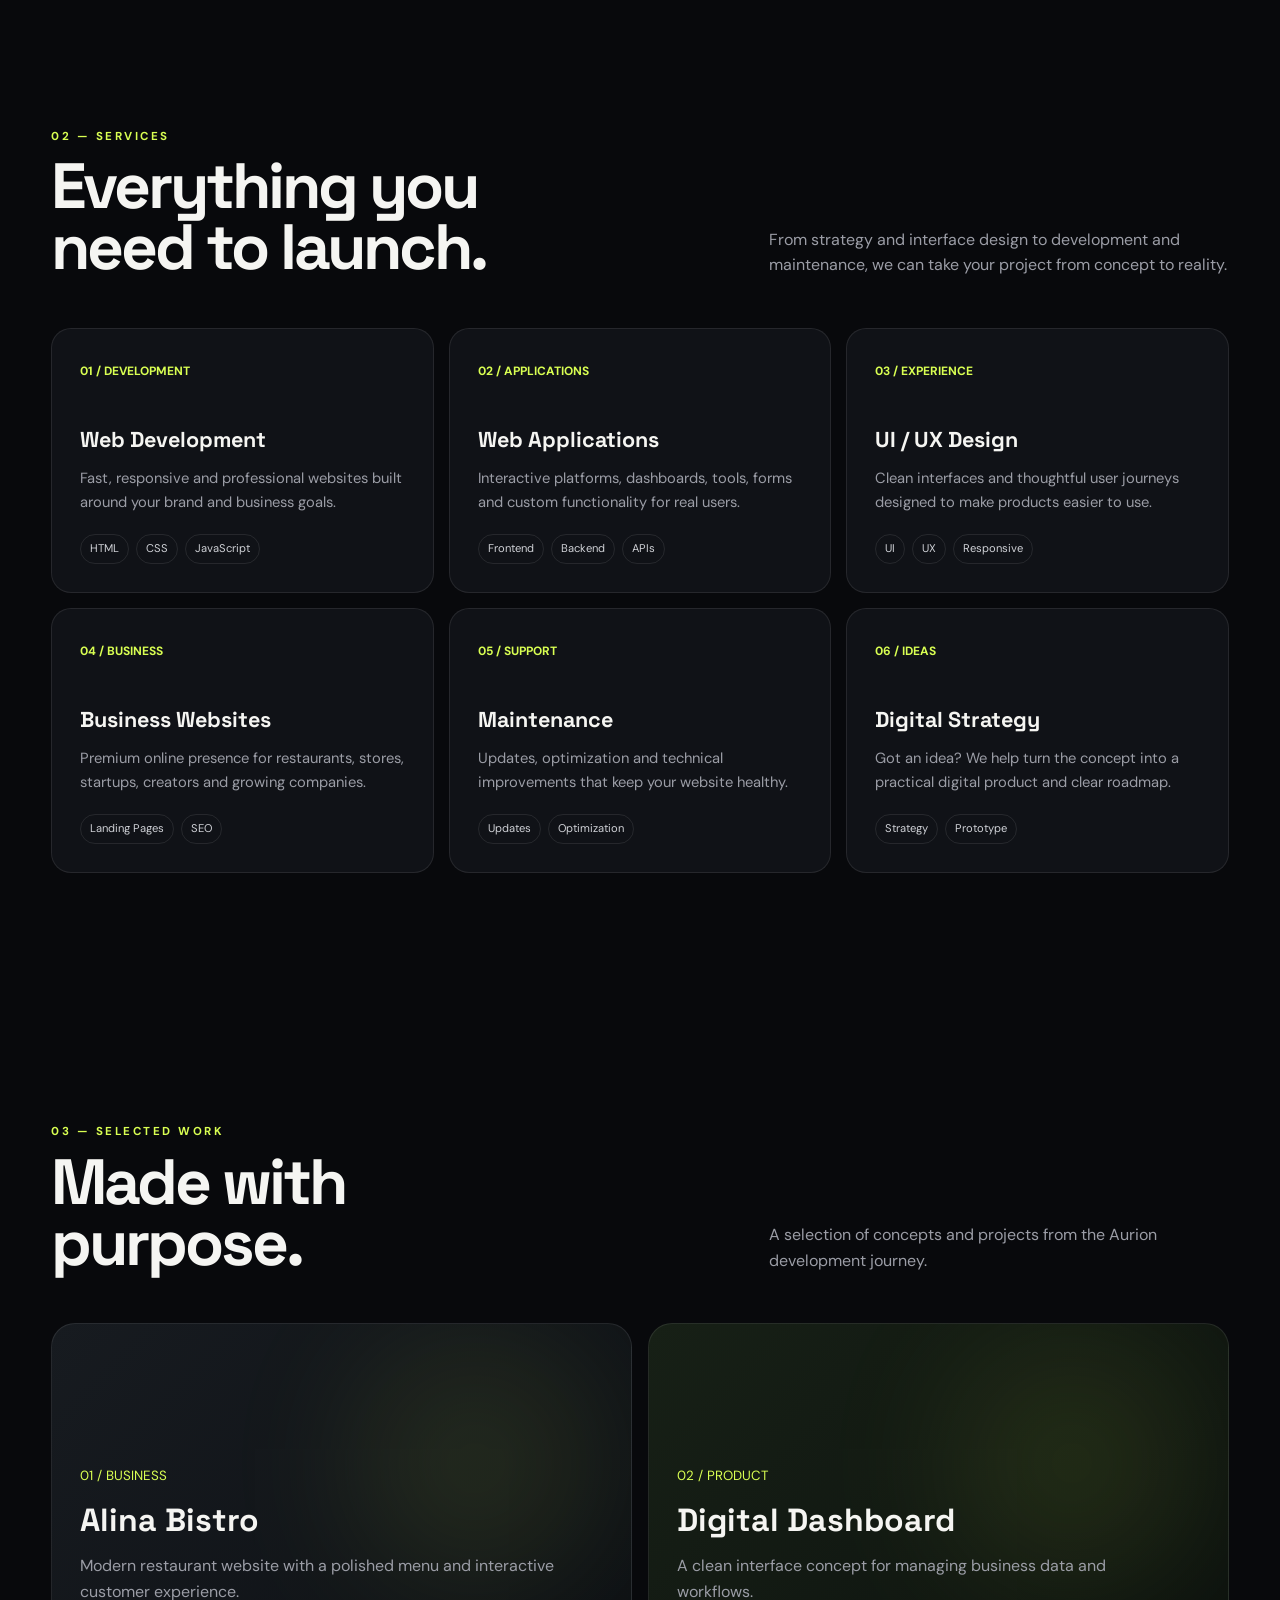
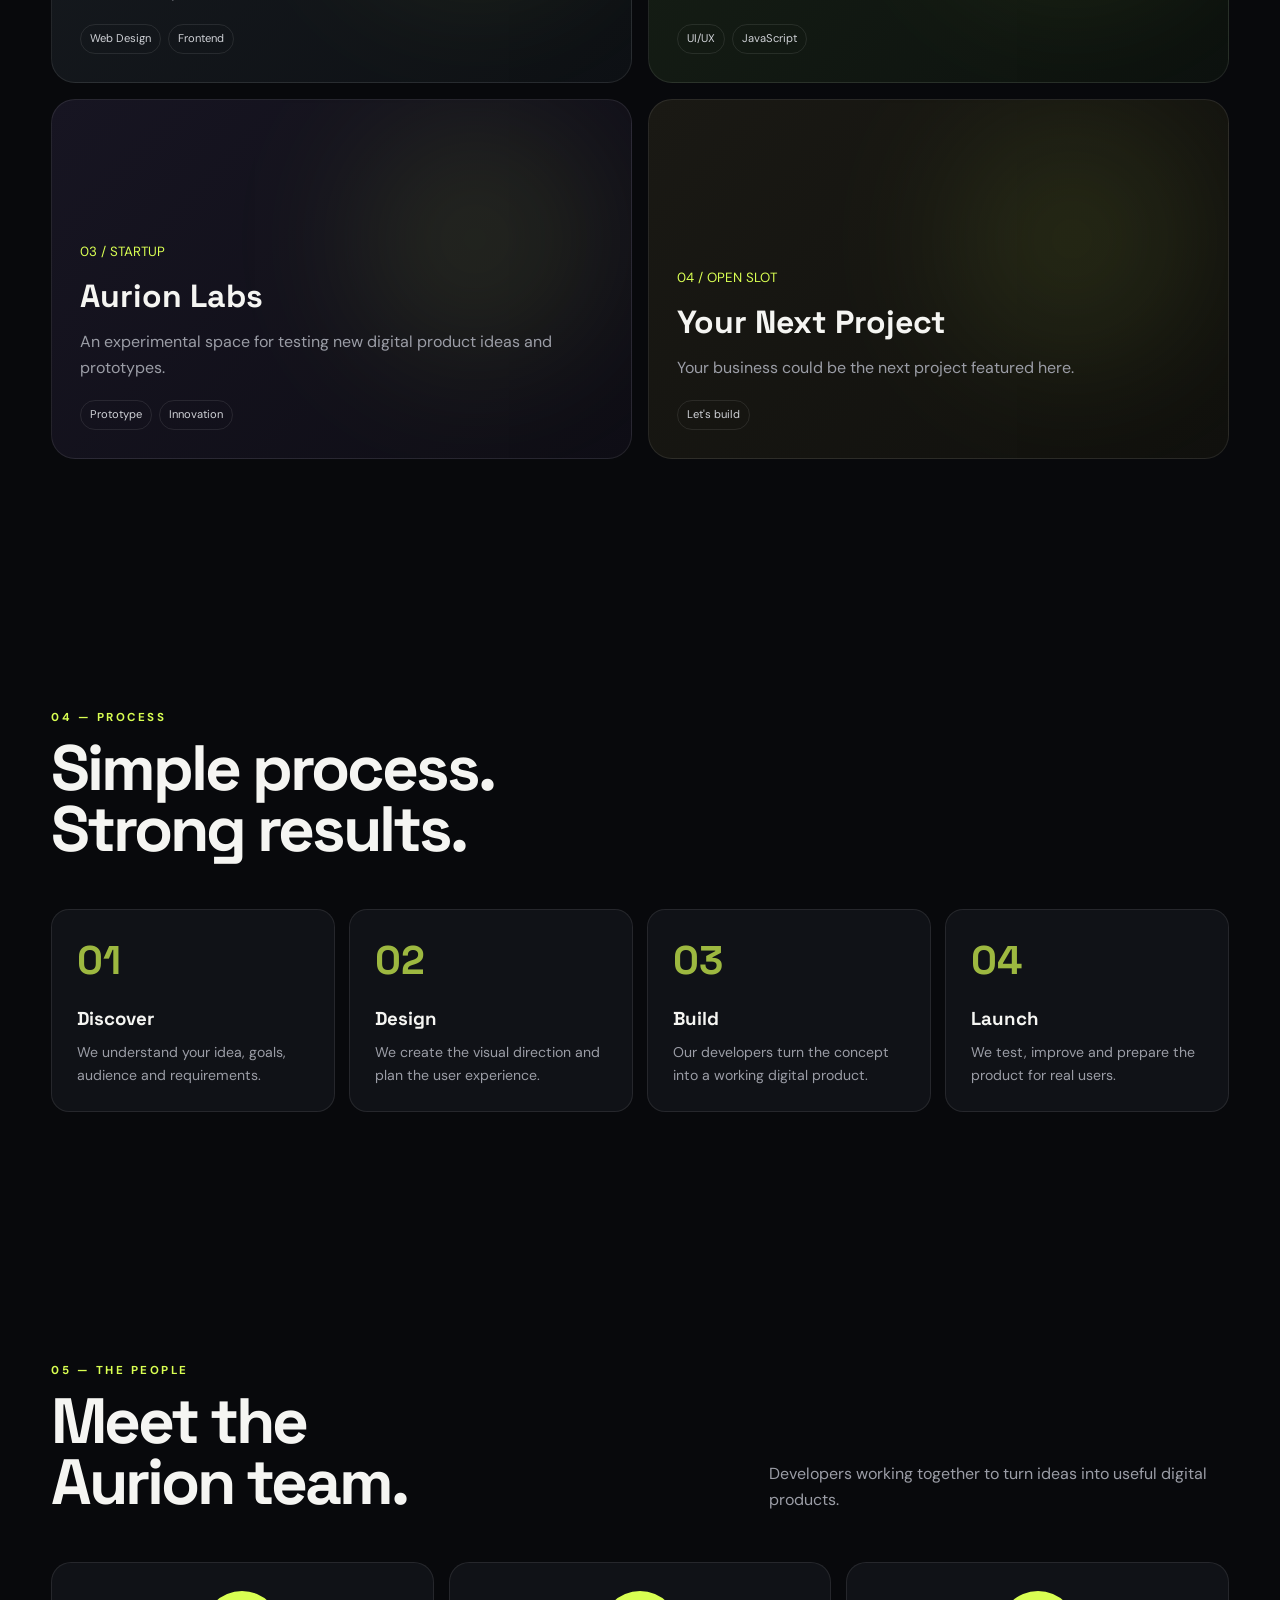
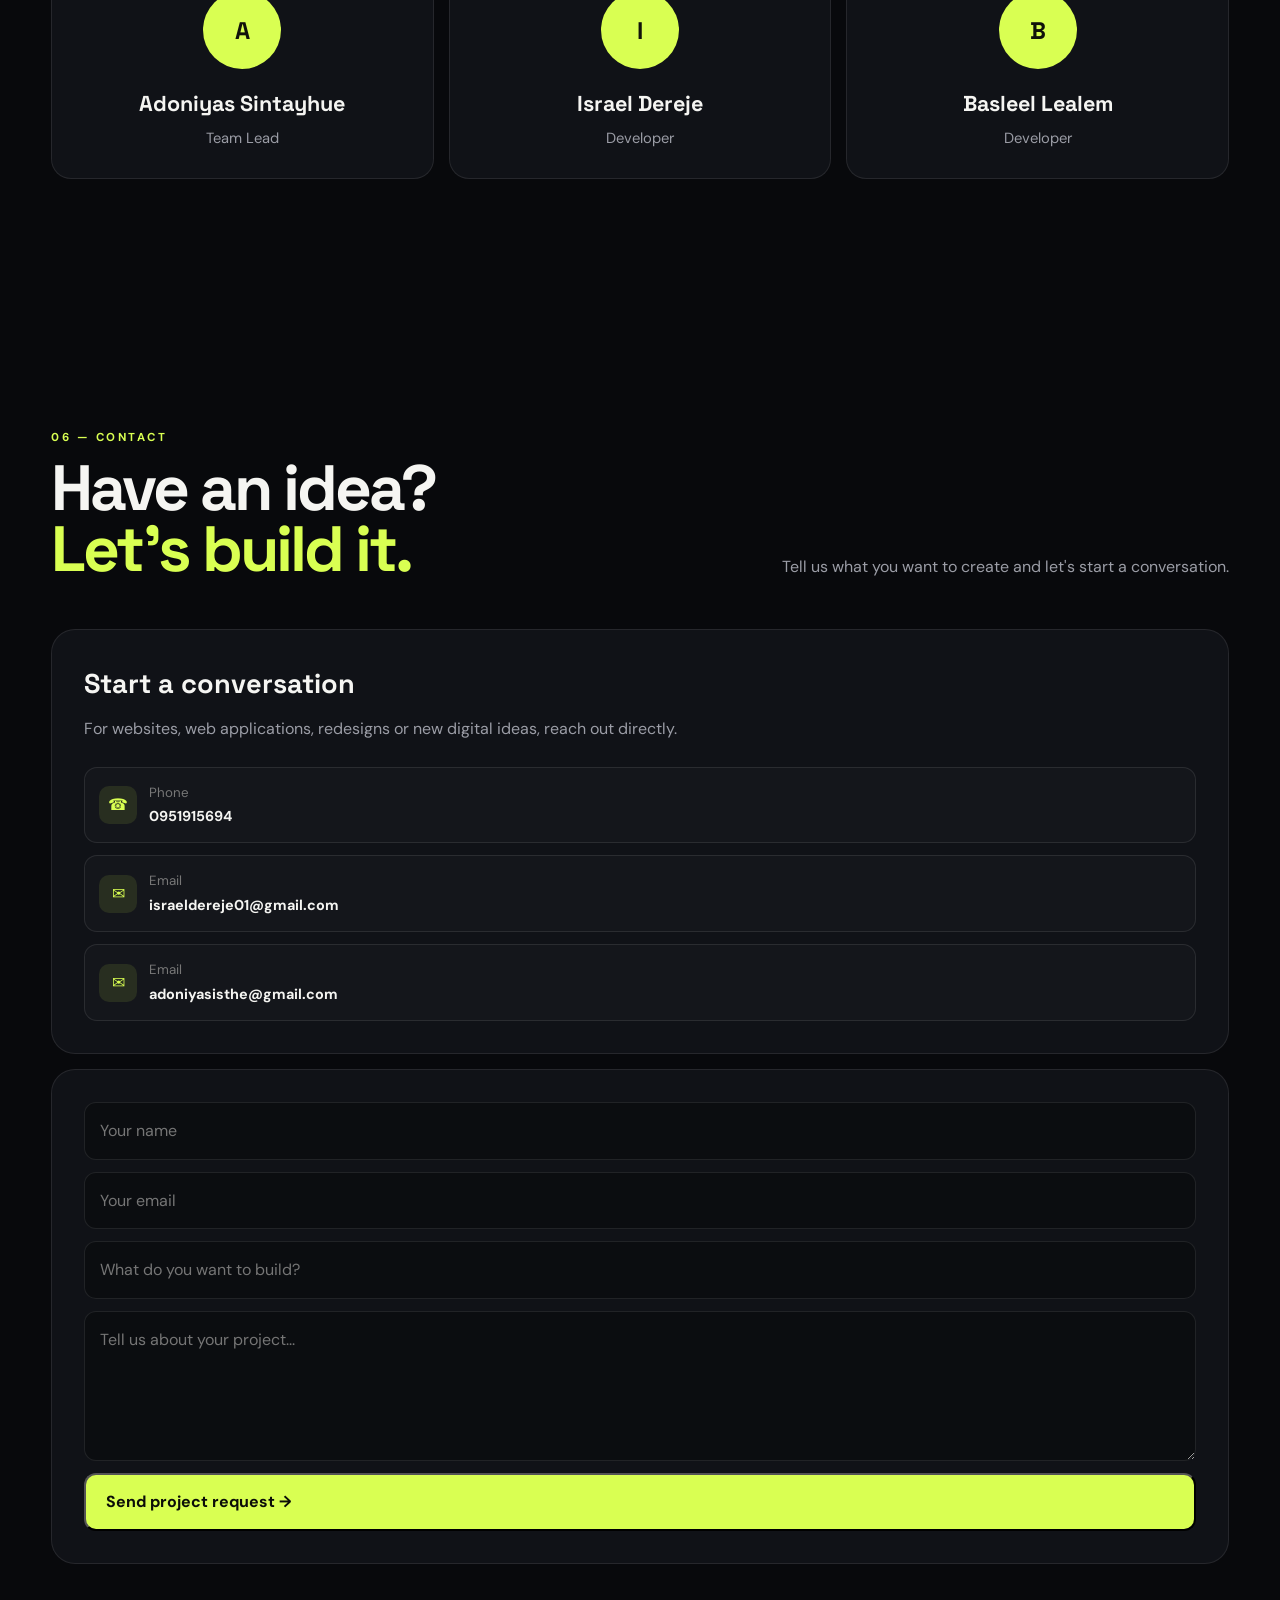
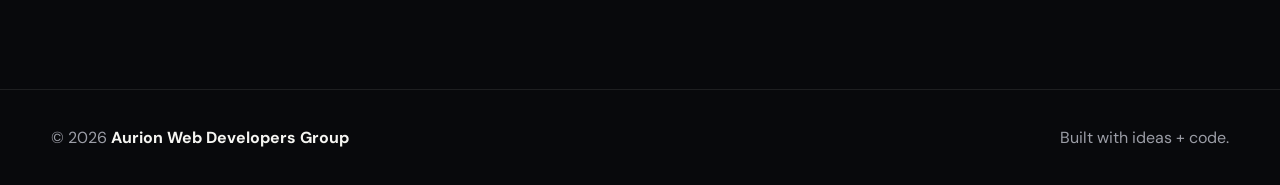
==== commit c22ff7eb: "Correct spelling of 'Sintayew' to 'Sintayhue'" ====
--- a/index.html
+++ b/index.html
@@ -1022,7 +1022,7 @@
           <div class="team">
             <div class="card member">
               <div class="avatar">A</div>
-              <h3>Adoniyas Sintayew</h3>
+              <h3>Adoniyas Sintayhue</h3>
               <p>Team Lead</p>
             </div>
             <div class="card member">
@@ -1179,4 +1179,4 @@
       });
     </script>
   </body>
-</html>+</html>
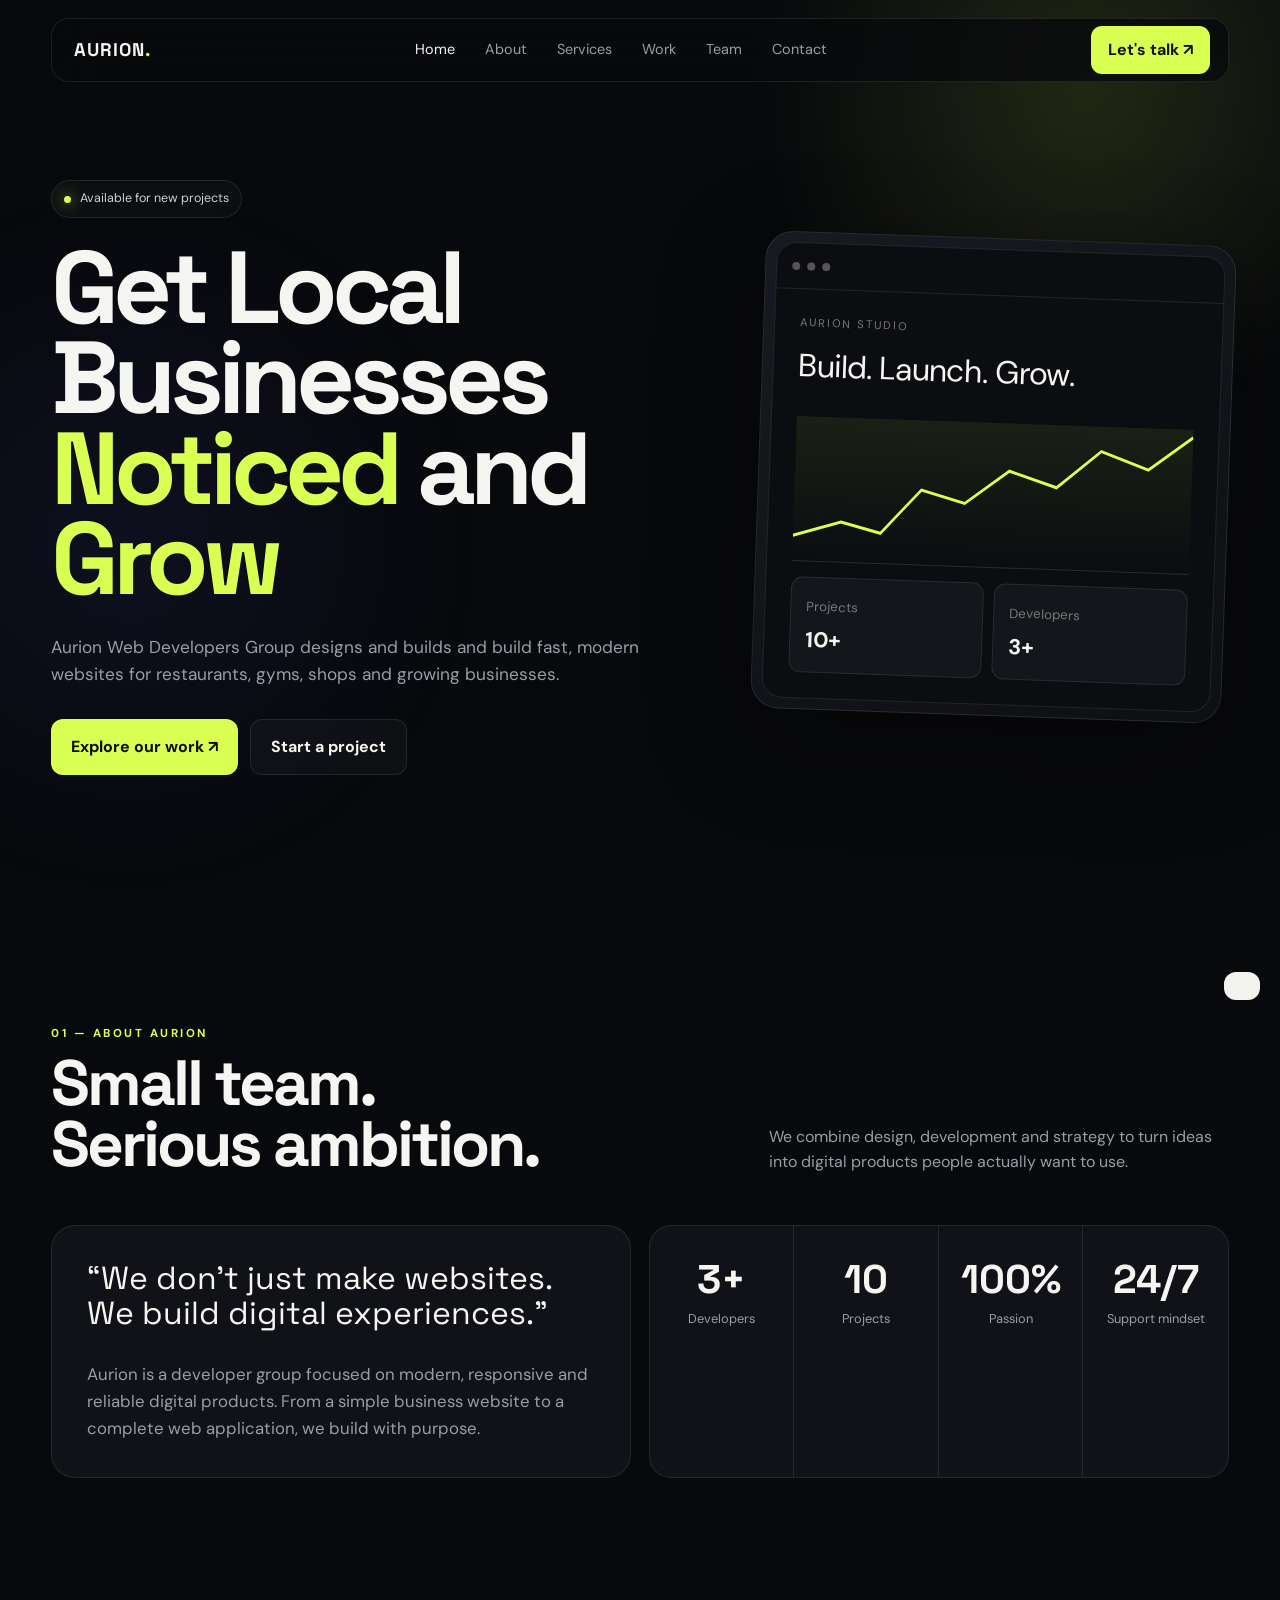
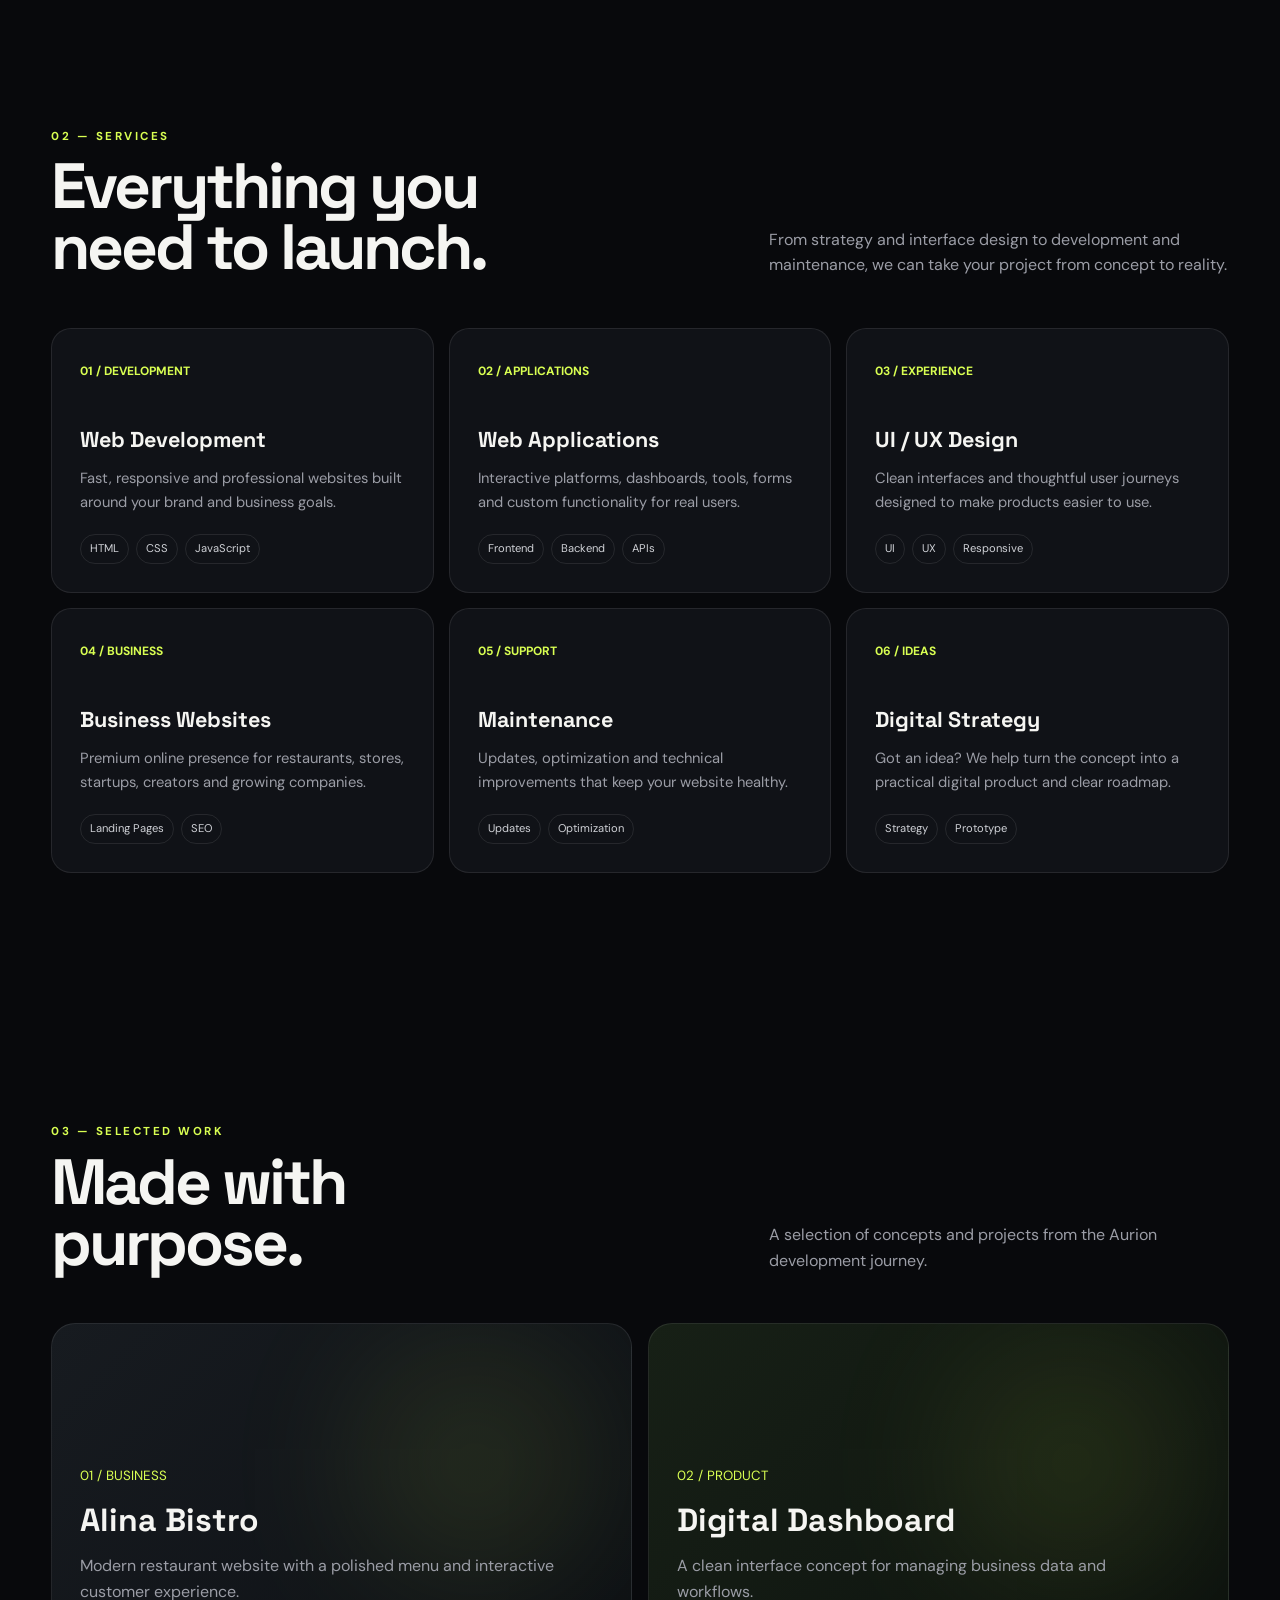
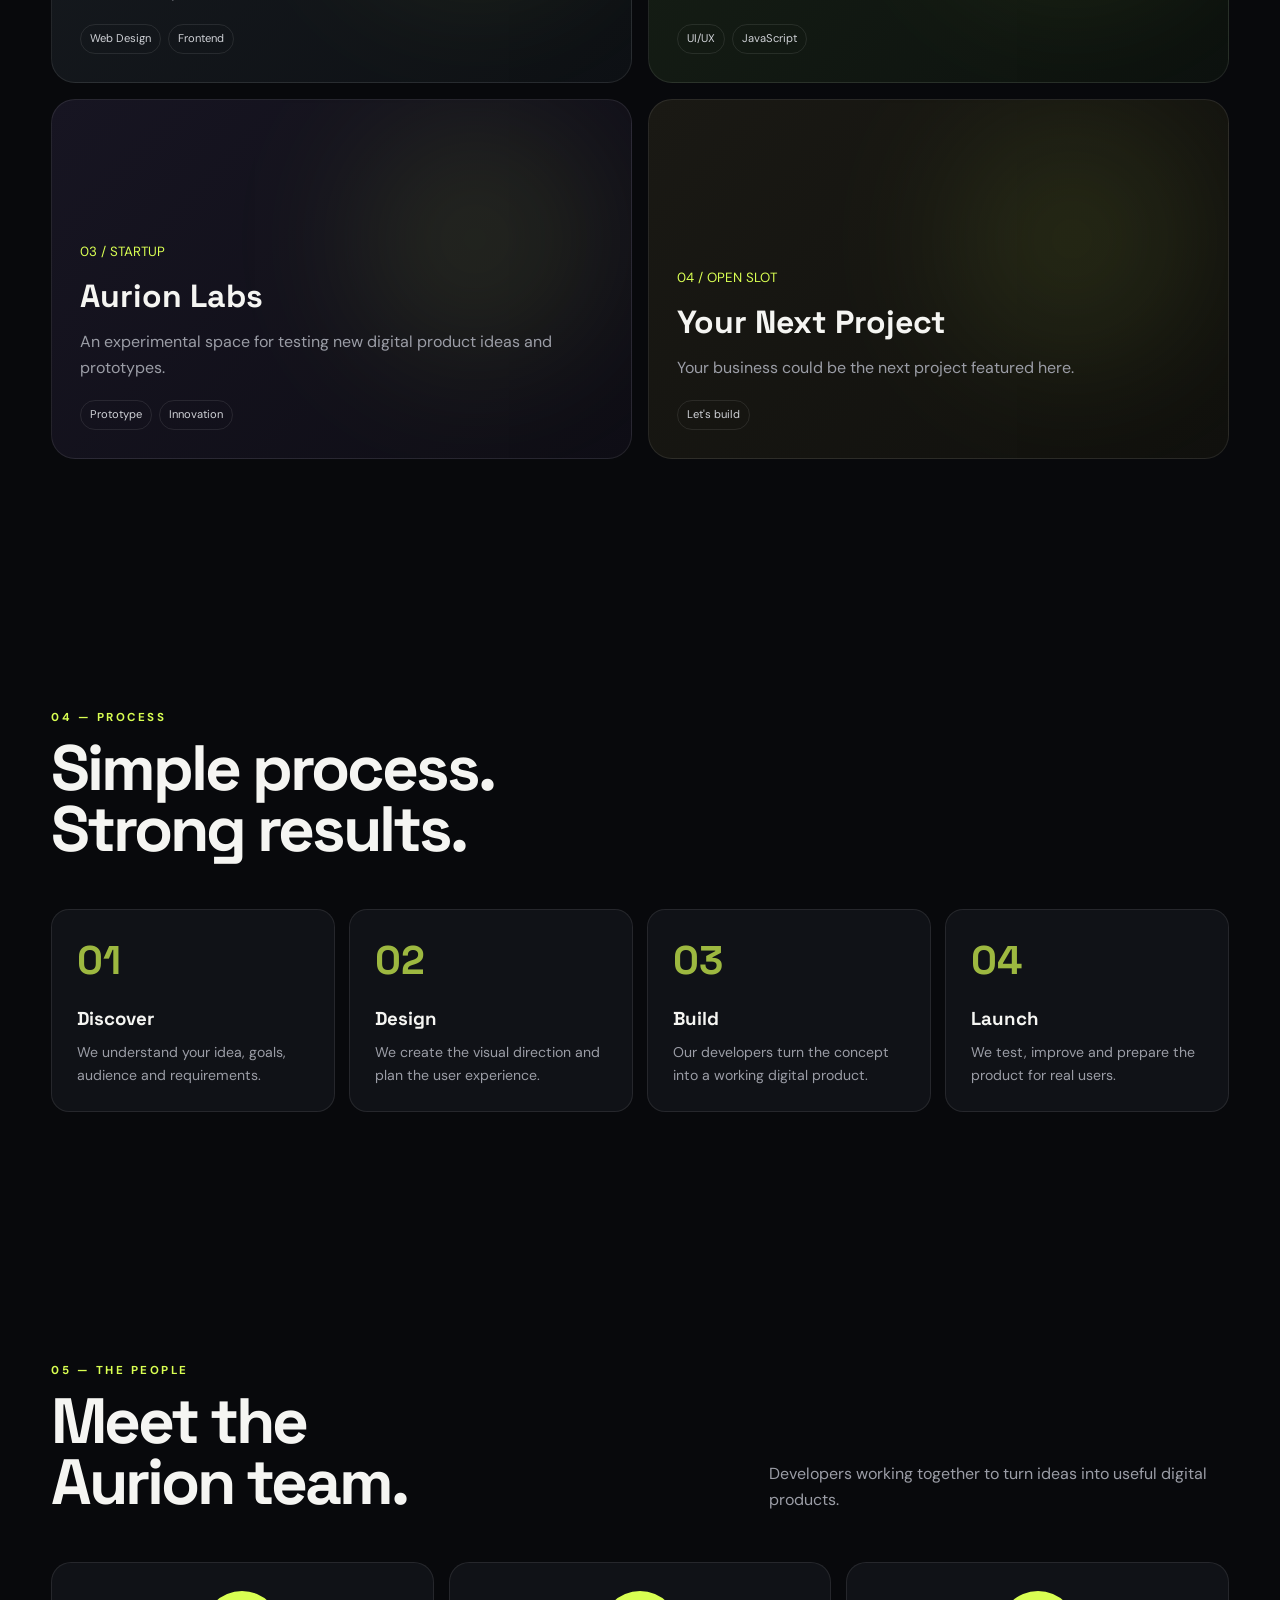
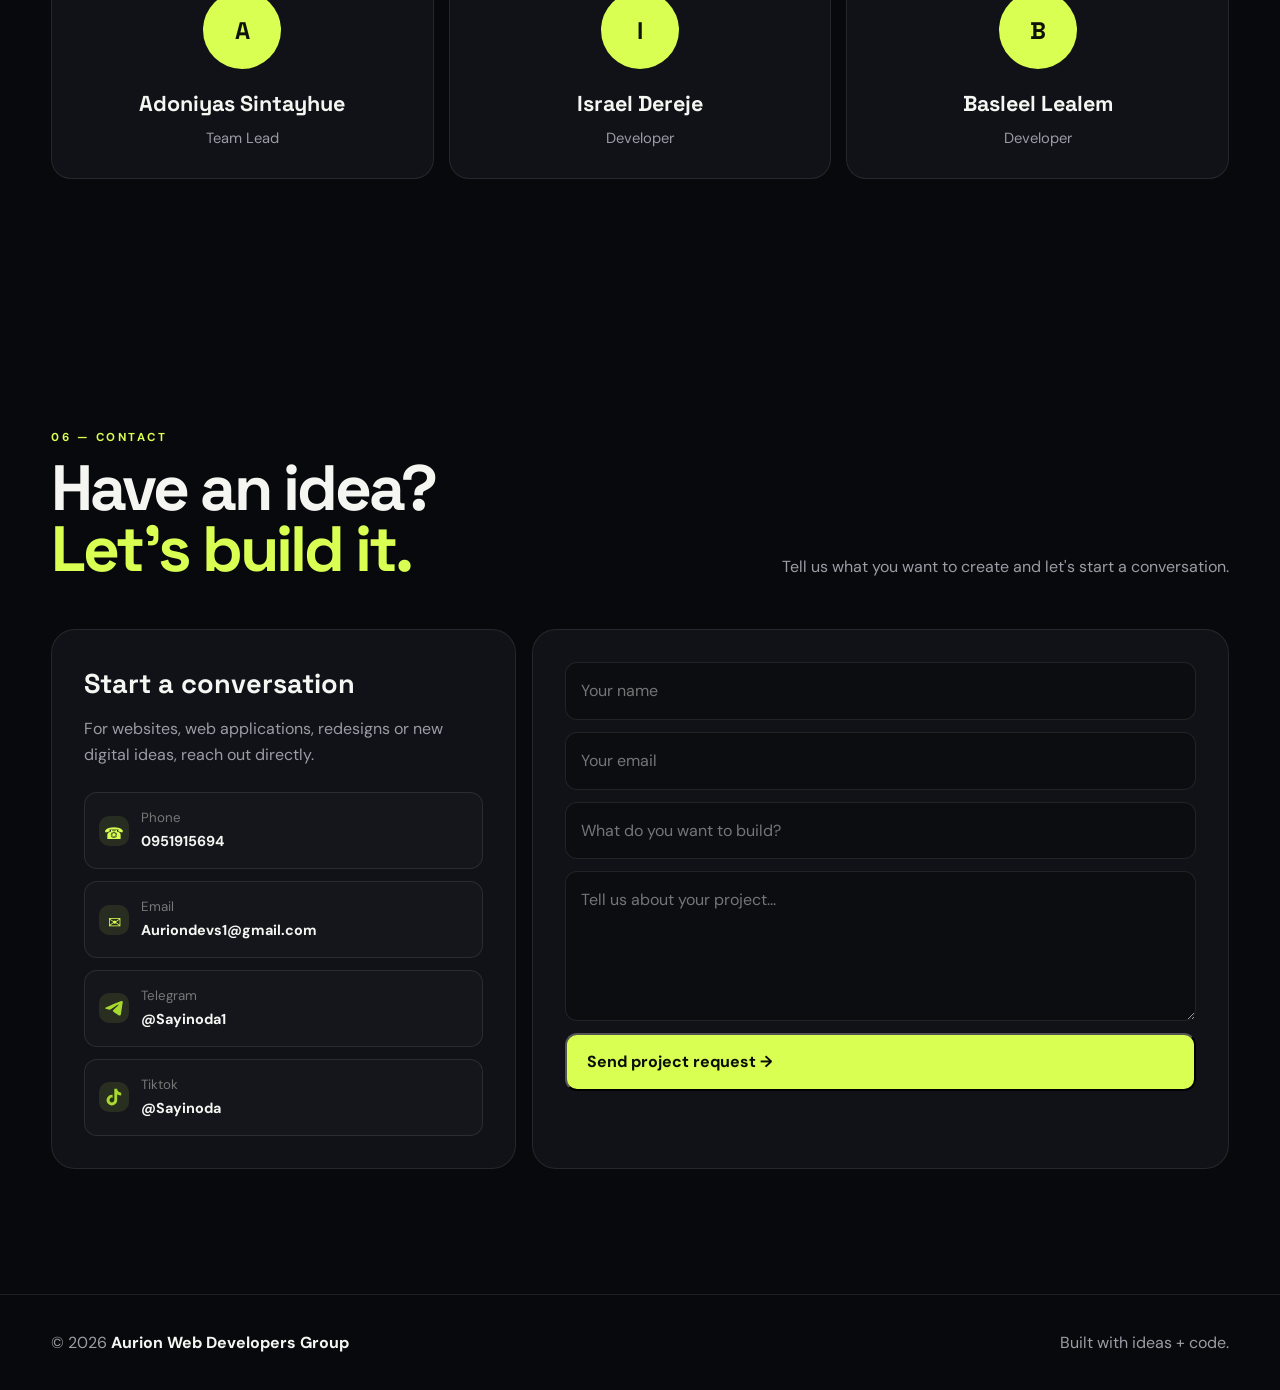
==== commit 72d248df: "Initial public release" ====
--- a/index.html
+++ b/index.html
@@ -9,735 +9,41 @@
       content="Aurion Web Developers Group — premium websites, web applications and digital experiences."
     />
 
-    <style>
-      @import url("https://fonts.googleapis.com/css2?family=DM+Sans:wght@400;500;600;700&family=Space+Grotesk:wght@500;600;700&display=swap");
-
-      :root {
-        --bg: #08090c;
-        --surface: #101217;
-        --surface2: #15171d;
-        --text: #f5f5f2;
-        --muted: #9b9da6;
-        --line: rgba(255, 255, 255, 0.09);
-        --accent: #d9ff52;
-        --accent2: #a7d92f;
-        --max: 1180px;
-      }
-      * {
-        box-sizing: border-box;
-        margin: 0;
-        padding: 0;
-      }
-      html {
-        scroll-behavior: smooth;
-      }
-      body {
-        font-family: "DM Sans", sans-serif;
-        background: var(--bg);
-        color: var(--text);
-        line-height: 1.6;
-        overflow-x: hidden;
-      }
-      a {
-        color: inherit;
-        text-decoration: none;
-      }
-      button,
-      input,
-      textarea {
-        font: inherit;
-      }
-      button {
-        cursor: pointer;
-      }
-      .container {
-        width: min(var(--max), 92%);
-        margin: auto;
-      }
-      body:before {
-        content: "";
-        position: fixed;
-        inset: 0;
-        pointer-events: none;
-        z-index: -2;
-        background:
-          radial-gradient(
-            circle at 85% 10%,
-            rgba(217, 255, 82, 0.12),
-            transparent 25%
-          ),
-          radial-gradient(
-            circle at 10% 60%,
-            rgba(90, 100, 255, 0.08),
-            transparent 28%
-          );
-      }
-      .grid-bg {
-        position: fixed;
-        inset: 0;
-        z-index: -3;
-        opacity: 0.28;
-        pointer-events: none;
-        background-image:
-          linear-gradient(rgba(255, 255, 255, 0.035) 1px, transparent 1px),
-          linear-gradient(
-            90deg,
-            rgba(255, 255, 255, 0.035) 1px,
-            transparent 1px
-          );
-        background-size: 70px 70px;
-        mask-image: linear-gradient(to bottom, black, transparent 80%);
-      }
-
-      header {
-        position: fixed;
-        top: 0;
-        left: 0;
-        width: 100%;
-        z-index: 50;
-        padding: 18px 0;
-      }
-      .nav {
-        height: 64px;
-        border: 1px solid var(--line);
-        background: rgba(8, 9, 12, 0.78);
-        backdrop-filter: blur(20px);
-        border-radius: 18px;
-        display: flex;
-        align-items: center;
-        justify-content: space-between;
-        padding: 0 18px 0 22px;
-      }
-      .logo {
-        font-family: "Space Grotesk";
-        font-size: 1.15rem;
-        font-weight: 700;
-        letter-spacing: 1px;
-      }
-      .logo span {
-        color: var(--accent);
-      }
-      .navlinks {
-        display: flex;
-        gap: 30px;
-      }
-      .navlinks a {
-        font-size: 0.9rem;
-        color: var(--muted);
-        transition: 0.25s;
-      }
-      .navlinks a:hover,
-      .navlinks a.active {
-        color: var(--text);
-      }
-      .nav-cta {
-        background: var(--accent);
-        color: #10120a;
-        padding: 11px 17px;
-        border-radius: 11px;
-        font-weight: 700;
-      }
-      .menu {
-        display: none;
-        background: none;
-        border: 0;
-        color: white;
-        font-size: 1.5rem;
-      }
-
-      .hero {
-        min-height: 100vh;
-        display: flex;
-        align-items: center;
-        padding: 145px 0 90px;
-        position: relative;
-      }
-      .hero-grid {
-        display: grid;
-        grid-template-columns: 1.15fr 0.85fr;
-        gap: 70px;
-        align-items: center;
-      }
-      .eyebrow {
-        display: inline-flex;
-        align-items: center;
-        gap: 9px;
-        color: #cdd0d8;
-        font-size: 0.78rem;
-        border: 1px solid var(--line);
-        padding: 8px 12px;
-        border-radius: 99px;
-        background: rgba(255, 255, 255, 0.025);
-        margin-bottom: 25px;
-      }
-      .status {
-        width: 7px;
-        height: 7px;
-        border-radius: 50%;
-        background: var(--accent);
-        box-shadow: 0 0 16px var(--accent);
-      }
-      h1,
-      h2,
-      h3 {
-        font-family: "Space Grotesk", sans-serif;
-      }
-      h1 {
-        font-size: clamp(4rem, 8vw, 7.7rem);
-        line-height: 0.88;
-        letter-spacing: -6px;
-        max-width: 900px;
-      }
-      .highlight {
-        color: var(--accent);
-      }
-      .hero-copy {
-        font-size: 1.08rem;
-        color: var(--muted);
-        max-width: 620px;
-        margin: 30px 0;
-      }
-      .actions {
-        display: flex;
-        gap: 12px;
-        flex-wrap: wrap;
-      }
-      .btn {
-        display: inline-flex;
-        align-items: center;
-        gap: 9px;
-        padding: 14px 20px;
-        border-radius: 12px;
-        font-weight: 700;
-        transition: 0.25s;
-      }
-      .btn:hover {
-        transform: translateY(-3px);
-      }
-      .primary {
-        background: var(--accent);
-        color: #0b0d08;
-      }
-      .secondary {
-        border: 1px solid var(--line);
-        background: rgba(255, 255, 255, 0.03);
-      }
-      .hero-card {
-        border: 1px solid var(--line);
-        background: linear-gradient(145deg, #171a20, #0d0f13);
-        border-radius: 28px;
-        padding: 10px;
-        box-shadow: 0 30px 100px rgba(0, 0, 0, 0.35);
-        transform: rotate(2deg);
-      }
-      .dashboard {
-        border-radius: 20px;
-        overflow: hidden;
-        border: 1px solid var(--line);
-        background: #0b0d10;
-      }
-      .dash-top {
-        height: 46px;
-        border-bottom: 1px solid var(--line);
-        display: flex;
-        align-items: center;
-        padding: 0 15px;
-        gap: 7px;
-      }
-      .circle {
-        width: 8px;
-        height: 8px;
-        border-radius: 50%;
-        background: #555;
-      }
-      .dash-body {
-        padding: 25px;
-        min-height: 380px;
-      }
-      .dash-label {
-        font-size: 0.7rem;
-        color: #777;
-        text-transform: uppercase;
-        letter-spacing: 2px;
-      }
-      .dash-title {
-        font-size: 2rem;
-        margin: 8px 0 25px;
-      }
-      .chart {
-        height: 145px;
-        border-bottom: 1px solid #272a30;
-        position: relative;
-        background: linear-gradient(
-          180deg,
-          rgba(217, 255, 82, 0.08),
-          transparent
-        );
-      }
-      .chart svg {
-        width: 100%;
-        height: 100%;
-      }
-      .metrics {
-        display: grid;
-        grid-template-columns: 1fr 1fr;
-        gap: 10px;
-        margin-top: 15px;
-      }
-      .metric {
-        background: #13161b;
-        border: 1px solid var(--line);
-        border-radius: 12px;
-        padding: 15px;
-      }
-      .metric small {
-        color: #777;
-      }
-      .metric strong {
-        display: block;
-        font-size: 1.35rem;
-        margin-top: 4px;
-      }
-
-      section {
-        padding: 125px 0;
-      }
-      .section-top {
-        display: flex;
-        justify-content: space-between;
-        gap: 40px;
-        align-items: end;
-        margin-bottom: 50px;
-      }
-      .kicker {
-        color: var(--accent);
-        font-size: 0.72rem;
-        text-transform: uppercase;
-        letter-spacing: 2.5px;
-        font-weight: 700;
-      }
-      h2 {
-        font-size: clamp(2.5rem, 5vw, 4.7rem);
-        line-height: 0.95;
-        letter-spacing: -3px;
-        margin-top: 10px;
-      }
-      .section-top > p {
-        max-width: 460px;
-        color: var(--muted);
-      }
-
-      .about-grid {
-        display: grid;
-        grid-template-columns: 1fr 1fr;
-        gap: 18px;
-      }
-      .big-card {
-        border: 1px solid var(--line);
-        border-radius: 24px;
-        background: var(--surface);
-        padding: 35px;
-      }
-      .big-card p {
-        color: var(--muted);
-        font-size: 1.05rem;
-      }
-      .quote {
-        font-family: "Space Grotesk";
-        font-size: 2rem;
-        line-height: 1.1;
-        margin-bottom: 30px;
-      }
-      .stats {
-        display: grid;
-        grid-template-columns: repeat(4, 1fr);
-        border: 1px solid var(--line);
-        border-radius: 22px;
-        overflow: hidden;
-        background: var(--surface);
-      }
-      .stat {
-        text-align: center;
-        padding: 28px 10px;
-        border-right: 1px solid var(--line);
-      }
-      .stat:last-child {
-        border: 0;
-      }
-      .stat strong {
-        font: 700 2.5rem "Space Grotesk";
-        display: block;
-      }
-      .stat span {
-        color: var(--muted);
-        font-size: 0.8rem;
-      }
-
-      .services {
-        display: grid;
-        grid-template-columns: repeat(3, 1fr);
-        gap: 15px;
-      }
-      .card {
-        background: var(--surface);
-        border: 1px solid var(--line);
-        border-radius: 20px;
-        padding: 28px;
-        transition: 0.3s;
-      }
-      .card:hover {
-        transform: translateY(-7px);
-        border-color: rgba(217, 255, 82, 0.35);
-        background: var(--surface2);
-      }
-      .service-number {
-        color: var(--accent);
-        font-size: 0.75rem;
-        font-weight: 700;
-      }
-      .card h3 {
-        font-size: 1.35rem;
-        margin: 40px 0 10px;
-      }
-      .card p {
-        color: var(--muted);
-        font-size: 0.92rem;
-      }
-      .tags {
-        display: flex;
-        gap: 7px;
-        flex-wrap: wrap;
-        margin-top: 20px;
-      }
-      .tag {
-        font-size: 0.7rem;
-        color: #cfd1d6;
-        border: 1px solid var(--line);
-        padding: 5px 9px;
-        border-radius: 99px;
-      }
-
-      .projects {
-        display: grid;
-        grid-template-columns: repeat(2, 1fr);
-        gap: 16px;
-      }
-      .project {
-        min-height: 360px;
-        border-radius: 24px;
-        border: 1px solid var(--line);
-        padding: 28px;
-        display: flex;
-        align-items: end;
-        position: relative;
-        overflow: hidden;
-        background: linear-gradient(135deg, #171b20, #0d1014);
-      }
-      .project:nth-child(2) {
-        background: linear-gradient(135deg, #172016, #0c110e);
-      }
-      .project:nth-child(3) {
-        background: linear-gradient(135deg, #171522, #0e0d15);
-      }
-      .project:nth-child(4) {
-        background: linear-gradient(135deg, #1a1914, #10100d);
-      }
-      .project:before {
-        content: "";
-        position: absolute;
-        width: 220px;
-        height: 220px;
-        border-radius: 50%;
-        right: 8%;
-        top: 8%;
-        background: var(--accent);
-        filter: blur(80px);
-        opacity: 0.12;
-      }
-      .project-content {
-        position: relative;
-        z-index: 1;
-      }
-      .project small {
-        color: var(--accent);
-      }
-      .project h3 {
-        font-size: 2rem;
-        margin: 7px 0;
-      }
-      .project p {
-        color: var(--muted);
-        max-width: 480px;
-      }
-
-      .process {
-        display: grid;
-        grid-template-columns: repeat(4, 1fr);
-        gap: 14px;
-      }
-      .step {
-        padding: 25px;
-        border: 1px solid var(--line);
-        border-radius: 18px;
-        background: var(--surface);
-      }
-      .step b {
-        font: 700 2.5rem "Space Grotesk";
-        color: var(--accent);
-        opacity: 0.7;
-      }
-      .step h3 {
-        margin: 18px 0 7px;
-      }
-      .step p {
-        color: var(--muted);
-        font-size: 0.88rem;
-      }
-
-      .team {
-        display: grid;
-        grid-template-columns: repeat(3, 1fr);
-        gap: 15px;
-      }
-      .member {
-        text-align: center;
-      }
-      .avatar {
-        width: 78px;
-        height: 78px;
-        border-radius: 50%;
-        margin: 0 auto 18px;
-        display: grid;
-        place-items: center;
-        background: var(--accent);
-        color: #10120a;
-        font: 700 1.5rem "Space Grotesk";
-      }
-      .member h3 {
-        margin: 0 0 5px;
-      }
-      .member p {
-        color: var(--muted);
-      }
-
-      .contact-wrap {
-        display: grid;
-        grid-template-columns: 0.8fr 1.2fr;
-        gap: 16px;
-      }
-      .contact-card {
-        margin-top: 15px;
-        border: 1px solid var(--line);
-        border-radius: 24px;
-        background: var(--surface);
-        padding: 32px;
-      }
-      .contact-card h3 {
-        font-size: 1.7rem;
-        margin-bottom: 10px;
-      }
-      .contact-card > p {
-        color: var(--muted);
-        margin-bottom: 25px;
-      }
-      .contact-list {
-        display: grid;
-        gap: 12px;
-      }
-      .contact-item {
-        display: flex;
-        align-items: center;
-        gap: 12px;
-        padding: 14px;
-        border: 1px solid var(--line);
-        border-radius: 13px;
-        background: rgba(255, 255, 255, 0.02);
-      }
-      .contact-icon {
-        width: 38px;
-        height: 38px;
-        display: grid;
-        place-items: center;
-        border-radius: 10px;
-        background: rgba(217, 255, 82, 0.1);
-        color: var(--accent);
-      }
-      .contact-item small {
-        display: block;
-        color: #777;
-      }
-      .contact-item strong {
-        font-size: 0.9rem;
-      }
-      form {
-        display: grid;
-        gap: 12px;
-      }
-      input,
-      textarea {
-        width: 100%;
-        padding: 15px;
-        border-radius: 12px;
-        border: 1px solid var(--line);
-        background: #0b0d10;
-        color: white;
-        outline: none;
-      }
-      input:focus,
-      textarea:focus {
-        border-color: var(--accent);
-      }
-      textarea {
-        min-height: 150px;
-        resize: vertical;
-      }
-
-      footer {
-        border-top: 1px solid var(--line);
-        padding: 35px 0;
-        color: var(--muted);
-      }
-      .footer {
-        display: flex;
-        justify-content: space-between;
-        gap: 20px;
-      }
-      .footer b {
-        color: var(--text);
-      }
-
-      .reveal {
-        opacity: 0;
-        transform: translateY(25px);
-        transition: 0.7s;
-      }
-      .reveal.show {
-        opacity: 1;
-        transform: none;
-      }
-      .toast {
-        position: fixed;
-        right: 20px;
-        bottom: 20px;
-        background: #f4f4ef;
-        color: #10120a;
-        padding: 14px 18px;
-        border-radius: 12px;
-        font-weight: 700;
-        transform: translateY(120px);
-        transition: 0.3s;
-        z-index: 100;
-      }
-      .toast.show {
-        transform: none;
-      }
-
-      @media (max-width: 850px) {
-        .navlinks {
-          display: none;
-          position: absolute;
-          top: 72px;
-          left: 0;
-          width: 100%;
-          padding: 20px;
-          flex-direction: column;
-          background: #101217;
-          border: 1px solid var(--line);
-          border-radius: 15px;
-        }
-        .navlinks.open {
-          display: flex;
-        }
-        .nav-cta {
-          display: none;
-        }
-        .menu {
-          display: block;
-        }
-        .hero-grid,
-        .contact-wrap,
-        .about-grid {
-          grid-template-columns: 1fr;
-        }
-        .hero-card {
-          display: none;
-        }
-        .services,
-        .team,
-        .process {
-          grid-template-columns: 1fr 1fr;
-        }
-        .stats {
-          grid-template-columns: 1fr 1fr;
-        }
-        .stat:nth-child(2) {
-          border-right: 0;
-        }
-        .stat:nth-child(-n + 2) {
-          border-bottom: 1px solid var(--line);
-        }
-      }
-      @media (max-width: 560px) {
-        h1 {
-          font-size: 4rem;
-          letter-spacing: -4px;
-        }
-        .section-top {
-          display: block;
-        }
-        .section-top > p {
-          margin-top: 18px;
-        }
-        .services,
-        .team,
-        .process,
-        .projects {
-          grid-template-columns: 1fr;
-        }
-        .projects .project {
-          min-height: 300px;
-        }
-        .footer {
-          flex-direction: column;
-        }
-        .hero {
-          padding-top: 130px;
-        }
-      }
-    </style>
+    <link rel="stylesheet" href="css/variables.css" />
+    <link rel="stylesheet" href="css/base.css" />
+    <link rel="stylesheet" href="css/layout.css" />
+    <link rel="stylesheet" href="css/components.css" />
+    <link rel="stylesheet" href="css/sections.css" />
+    <link rel="stylesheet" href="css/responsive.css" />
   </head>
 
   <body>
-    <div class="grid-bg"></div>
-
+    <div class="grid-bg" aria-hidden="true"></div>
+
+    <!-- Header / Navigation -->
     <header>
-      <nav class="nav container">
+      <nav class="nav container" aria-label="Main navigation">
         <a href="#home" class="logo">AURION<span>.</span></a>
-        <div class="navlinks" id="navlinks">
-          <a href="#home">Home</a><a href="#about">About</a
-          ><a href="#services">Services</a> <a href="#work">Work</a
-          ><a href="#team">Team</a><a href="#contact">Contact</a>
-        </div>
+        <div class="navlinks" id="navlinks"></div>
         <a class="nav-cta" href="#contact">Let's talk ↗</a>
-        <button class="menu" id="menu">☰</button>
+        <button class="menu" id="menu" aria-label="Open menu">☰</button>
       </nav>
     </header>
 
     <main>
+      <!-- Hero -->
       <section class="hero" id="home">
         <div class="container hero-grid">
           <div>
             <div class="eyebrow">
-              <span class="status"></span> Available for new projects
+              <span class="status"></span> 
+              Available for new projects
             </div>
             <h1>
-              Digital products that <span class="highlight">stand out.</span>
+              Get Local Businesses <span class="highlight">Noticed</span> and <span class="highlight">Grow</span>
             </h1>
             <p class="hero-copy">
-              Aurion Web Developers Group builds premium websites, web
-              applications and digital experiences for ambitious businesses and
-              ideas.
-            </p>
+              Aurion Web Developers Group designs and builds and build fast, modern websites for restaurants, gyms, shops and growing businesses.
             <div class="actions">
               <a class="btn primary" href="#work">Explore our work ↗</a>
               <a class="btn secondary" href="#contact">Start a project</a>
@@ -763,20 +69,14 @@
                     />
                   </svg>
                 </div>
-                <div class="metrics">
-                  <div class="metric">
-                    <small>Projects</small><strong>30+</strong>
-                  </div>
-                  <div class="metric">
-                    <small>Developers</small><strong>15+</strong>
-                  </div>
-                </div>
+                <div class="metrics" id="hero-metrics"></div>
               </div>
             </div>
           </div>
         </div>
       </section>
 
+      <!-- About -->
       <section id="about">
         <div class="container reveal">
           <div class="section-top">
@@ -800,20 +100,12 @@
                 complete web application, we build with purpose.
               </p>
             </div>
-            <div class="stats">
-              <div class="stat">
-                <strong>15+</strong><span>Developers</span>
-              </div>
-              <div class="stat"><strong>30+</strong><span>Projects</span></div>
-              <div class="stat"><strong>100%</strong><span>Passion</span></div>
-              <div class="stat">
-                <strong>24/7</strong><span>Support mindset</span>
-              </div>
-            </div>
-          </div>
-        </div>
-      </section>
-
+            <div class="stats" id="about-stats"></div>
+          </div>
+        </div>
+      </section>
+
+      <!-- Services -->
       <section id="services">
         <div class="container reveal">
           <div class="section-top">
@@ -826,83 +118,11 @@
               we can take your project from concept to reality.
             </p>
           </div>
-          <div class="services">
-            <div class="card">
-              <span class="service-number">01 / DEVELOPMENT</span>
-              <h3>Web Development</h3>
-              <p>
-                Fast, responsive and professional websites built around your
-                brand and business goals.
-              </p>
-              <div class="tags">
-                <span class="tag">HTML</span><span class="tag">CSS</span
-                ><span class="tag">JavaScript</span>
-              </div>
-            </div>
-            <div class="card">
-              <span class="service-number">02 / APPLICATIONS</span>
-              <h3>Web Applications</h3>
-              <p>
-                Interactive platforms, dashboards, tools, forms and custom
-                functionality for real users.
-              </p>
-              <div class="tags">
-                <span class="tag">Frontend</span><span class="tag">Backend</span
-                ><span class="tag">APIs</span>
-              </div>
-            </div>
-            <div class="card">
-              <span class="service-number">03 / EXPERIENCE</span>
-              <h3>UI / UX Design</h3>
-              <p>
-                Clean interfaces and thoughtful user journeys designed to make
-                products easier to use.
-              </p>
-              <div class="tags">
-                <span class="tag">UI</span><span class="tag">UX</span
-                ><span class="tag">Responsive</span>
-              </div>
-            </div>
-            <div class="card">
-              <span class="service-number">04 / BUSINESS</span>
-              <h3>Business Websites</h3>
-              <p>
-                Premium online presence for restaurants, stores, startups,
-                creators and growing companies.
-              </p>
-              <div class="tags">
-                <span class="tag">Landing Pages</span
-                ><span class="tag">SEO</span>
-              </div>
-            </div>
-            <div class="card">
-              <span class="service-number">05 / SUPPORT</span>
-              <h3>Maintenance</h3>
-              <p>
-                Updates, optimization and technical improvements that keep your
-                website healthy.
-              </p>
-              <div class="tags">
-                <span class="tag">Updates</span
-                ><span class="tag">Optimization</span>
-              </div>
-            </div>
-            <div class="card">
-              <span class="service-number">06 / IDEAS</span>
-              <h3>Digital Strategy</h3>
-              <p>
-                Got an idea? We help turn the concept into a practical digital
-                product and clear roadmap.
-              </p>
-              <div class="tags">
-                <span class="tag">Strategy</span
-                ><span class="tag">Prototype</span>
-              </div>
-            </div>
-          </div>
-        </div>
-      </section>
-
+          <div class="services" id="services-grid"></div>
+        </div>
+      </section>
+
+      <!-- Work / Projects -->
       <section id="work">
         <div class="container reveal">
           <div class="section-top">
@@ -915,62 +135,12 @@
               journey.
             </p>
           </div>
-          <div class="projects">
-            <div class="project">
-              <div class="project-content">
-                <small>01 / BUSINESS</small>
-                <h3>Alina Bistro</h3>
-                <p>
-                  Modern restaurant website with a polished menu and interactive
-                  customer experience.
-                </p>
-                <div class="tags">
-                  <span class="tag">Web Design</span
-                  ><span class="tag">Frontend</span>
-                </div>
-              </div>
-            </div>
-            <div class="project">
-              <div class="project-content">
-                <small>02 / PRODUCT</small>
-                <h3>Digital Dashboard</h3>
-                <p>
-                  A clean interface concept for managing business data and
-                  workflows.
-                </p>
-                <div class="tags">
-                  <span class="tag">UI/UX</span
-                  ><span class="tag">JavaScript</span>
-                </div>
-              </div>
-            </div>
-            <div class="project">
-              <div class="project-content">
-                <small>03 / STARTUP</small>
-                <h3>Aurion Labs</h3>
-                <p>
-                  An experimental space for testing new digital product ideas
-                  and prototypes.
-                </p>
-                <div class="tags">
-                  <span class="tag">Prototype</span
-                  ><span class="tag">Innovation</span>
-                </div>
-              </div>
-            </div>
-            <div class="project">
-              <div class="project-content">
-                <small>04 / OPEN SLOT</small>
-                <h3>Your Next Project</h3>
-                <p>Your business could be the next project featured here.</p>
-                <div class="tags"><span class="tag">Let's build</span></div>
-              </div>
-            </div>
-          </div>
-        </div>
-      </section>
-
-      <section>
+          <div class="projects" id="projects-grid"></div>
+        </div>
+      </section>
+
+      <!-- Process -->
+      <section id="process">
         <div class="container reveal">
           <div class="section-top">
             <div>
@@ -978,35 +148,11 @@
               <h2>Simple process.<br />Strong results.</h2>
             </div>
           </div>
-          <div class="process">
-            <div class="step">
-              <b>01</b>
-              <h3>Discover</h3>
-              <p>We understand your idea, goals, audience and requirements.</p>
-            </div>
-            <div class="step">
-              <b>02</b>
-              <h3>Design</h3>
-              <p>
-                We create the visual direction and plan the user experience.
-              </p>
-            </div>
-            <div class="step">
-              <b>03</b>
-              <h3>Build</h3>
-              <p>
-                Our developers turn the concept into a working digital product.
-              </p>
-            </div>
-            <div class="step">
-              <b>04</b>
-              <h3>Launch</h3>
-              <p>We test, improve and prepare the product for real users.</p>
-            </div>
-          </div>
-        </div>
-      </section>
-
+          <div class="process" id="process-grid"></div>
+        </div>
+      </section>
+
+      <!-- Team -->
       <section id="team">
         <div class="container reveal">
           <div class="section-top">
@@ -1019,26 +165,11 @@
               products.
             </p>
           </div>
-          <div class="team">
-            <div class="card member">
-              <div class="avatar">A</div>
-              <h3>Adoniyas Sintayhue</h3>
-              <p>Team Lead</p>
-            </div>
-            <div class="card member">
-              <div class="avatar">I</div>
-              <h3>Israel Dereje</h3>
-              <p>Developer</p>
-            </div>
-            <div class="card member">
-              <div class="avatar">B</div>
-              <h3>Basleel Lealem</h3>
-              <p>Developer</p>
-            </div>
-          </div>
-        </div>
-      </section>
-
+          <div class="team" id="team-grid"></div>
+        </div>
+      </section>
+
+      <!-- Contact -->
       <section id="contact">
         <div class="container reveal">
           <div class="section-top">
@@ -1054,39 +185,17 @@
               Tell us what you want to create and let's start a conversation.
             </p>
           </div>
-<div class="contact-card">
-  <h3>Start a conversation</h3>
-  <p>
-    For websites, web applications, redesigns or new digital ideas,
-    reach out directly.
-  </p>
-
-  <div class="contact-list">
-    <a class="contact-item" href="tel:0951915694">
-      <span class="contact-icon">☎</span>
-      <div>
-        <small>Phone</small>
-        <strong>0951915694</strong>
-      </div>
-    </a>
-
-    <a class="contact-item" href="mailto:israeldereje01@gmail.com">
-      <span class="contact-icon">✉</span>
-      <div>
-        <small>Email</small>
-        <strong>israeldereje01@gmail.com</strong>
-      </div>
-    </a>
-
-    <a class="contact-item" href="mailto:adoniyasisthe@gmail.com">
-      <span class="contact-icon">✉</span>
-      <div>
-        <small>Email</small>
-        <strong>adoniyasisthe@gmail.com</strong>
-      </div>
-    </a>
-  </div>
-</div>
+
+          <div class="contact-wrap">
+            <div class="contact-card">
+              <h3>Start a conversation</h3>
+              <p>
+                For websites, web applications, redesigns or new digital ideas,
+                reach out directly.
+              </p>
+              <div class="contact-list" id="contact-list"></div>
+            </div>
+
             <div class="contact-card">
               <form id="contactForm">
                 <input id="name" placeholder="Your name" required />
@@ -1112,71 +221,30 @@
       </section>
     </main>
 
+    <!-- Footer -->
     <footer>
       <div class="container footer">
-        <span>© 2026 <b>Aurion Web Developers Group</b></span
-        ><span>Built with ideas + code.</span>
+        <span>© 2026 <b>Aurion Web Developers Group</b></span>
+        <span>Built with ideas + code.</span>
       </div>
     </footer>
-    <div class="toast" id="toast"></div>
-
-    <script>
-      const menu = document.getElementById("menu"),
-        nav = document.getElementById("navlinks");
-      menu.addEventListener("click", () => nav.classList.toggle("open"));
-      document
-        .querySelectorAll(".navlinks a")
-        .forEach((a) =>
-          a.addEventListener("click", () => nav.classList.remove("open")),
-        );
-
-      const observer = new IntersectionObserver(
-        (entries) => {
-          entries.forEach((e) => {
-            if (e.isIntersecting) e.target.classList.add("show");
-          });
-        },
-        { threshold: 0.12 },
-      );
-      document
-        .querySelectorAll(".reveal")
-        .forEach((el) => observer.observe(el));
-
-      const sections = [...document.querySelectorAll("section[id]")];
-      window.addEventListener("scroll", () => {
-        let current = "";
-        sections.forEach((s) => {
-          if (scrollY >= s.offsetTop - 180) current = s.id;
-        });
-        document
-          .querySelectorAll(".navlinks a")
-          .forEach((a) =>
-            a.classList.toggle(
-              "active",
-              a.getAttribute("href") === "#" + current,
-            ),
-          );
-      });
-
-      document.getElementById("contactForm").addEventListener("submit", (e) => {
-        e.preventDefault();
-        const name = document.getElementById("name").value.trim();
-        const email = document.getElementById("email").value.trim();
-        const project =
-          document.getElementById("project").value.trim() || "New project";
-        const message = document.getElementById("message").value.trim();
-        const subject = encodeURIComponent(
-          "Aurion Project Request — " + project,
-        );
-        const body = encodeURIComponent(
-          `Name: ${name}\nEmail: ${email}\nProject: ${project}\n\n${message}`,
-        );
-        window.location.href = `mailto:israeldereje01@gmail.com,adoniyasisthe@gmail.com?subject=${subject}&body=${body}`;
-        const toast = document.getElementById("toast");
-        toast.textContent = "Opening your email app…";
-        toast.classList.add("show");
-        setTimeout(() => toast.classList.remove("show"), 3000);
-      });
-    </script>
+
+    <div class="toast" id="toast" role="status" aria-live="polite"></div>
+
+    <!-- Data -->
+    <script src="data/site.js"></script>
+    <script src="data/services.js"></script>
+    <script src="data/projects.js"></script>
+    <script src="data/team.js"></script>
+    <script src="data/process.js"></script>
+
+    <!-- Scripts -->
+    <script src="js/render.js"></script>
+    <script src="js/navigation.js"></script>
+    <script src="js/animations.js"></script>
+    <script src="js/contact.js"></script>
+    <script src="js/main.js"></script>
+    <!-- vercel analytics -->
+    <script defer src="/_vercel/insights/script.js"></script> 
   </body>
 </html>
--- a/css/variables.css
+++ b/css/variables.css
@@ -0,0 +1,49 @@
+/* Design tokens — change brand colors, spacing, and typography here */
+
+@import url("https://fonts.googleapis.com/css2?family=DM+Sans:wght@400;500;600;700&family=Space+Grotesk:wght@500;600;700&display=swap");
+
+:root {
+  /* Colors */
+  --color-background: #08090c;
+  --color-surface: #101217;
+  --color-surface-alt: #15171d;
+  --color-text: #f5f5f2;
+  --color-muted: #9b9da6;
+  --color-line: rgba(255, 255, 255, 0.09);
+  --color-accent: #d9ff52;
+  --color-accent-alt: #a7d92f;
+
+  /* Legacy aliases (used throughout section styles) */
+  --bg: var(--color-background);
+  --surface: var(--color-surface);
+  --surface2: var(--color-surface-alt);
+  --text: var(--color-text);
+  --muted: var(--color-muted);
+  --line: var(--color-line);
+  --accent: var(--color-accent);
+  --accent2: var(--color-accent-alt);
+
+  /* Layout */
+  --container-max: 1180px;
+  --max: var(--container-max);
+
+  /* Spacing */
+  --space-xs: 8px;
+  --space-sm: 12px;
+  --space-md: 18px;
+  --space-lg: 28px;
+  --space-xl: 50px;
+  --section-padding: 125px;
+
+  /* Typography */
+  --font-body: "DM Sans", sans-serif;
+  --font-heading: "Space Grotesk", sans-serif;
+
+  /* Borders & effects */
+  --radius-sm: 11px;
+  --radius-md: 18px;
+  --radius-lg: 24px;
+  --radius-xl: 28px;
+  --transition: 0.25s;
+  --transition-slow: 0.7s;
+}
--- a/css/base.css
+++ b/css/base.css
@@ -0,0 +1,83 @@
+/* Reset, typography, and global page styles */
+
+*,
+*::before,
+*::after {
+  box-sizing: border-box;
+  margin: 0;
+  padding: 0;
+}
+
+html {
+  scroll-behavior: smooth;
+}
+
+body {
+  font-family: var(--font-body);
+  background: var(--color-background);
+  color: var(--color-text);
+  line-height: 1.6;
+  overflow-x: hidden;
+}
+
+body::before {
+  content: "";
+  position: fixed;
+  inset: 0;
+  pointer-events: none;
+  z-index: -2;
+  background:
+    radial-gradient(
+      circle at 85% 10%,
+      rgba(217, 255, 82, 0.12),
+      transparent 25%
+    ),
+    radial-gradient(
+      circle at 10% 60%,
+      rgba(90, 100, 255, 0.08),
+      transparent 28%
+    );
+}
+
+a {
+  color: inherit;
+  text-decoration: none;
+}
+
+button,
+input,
+textarea {
+  font: inherit;
+}
+
+button {
+  cursor: pointer;
+}
+
+h1,
+h2,
+h3 {
+  font-family: var(--font-heading);
+}
+
+.container {
+  width: min(var(--container-max), 92%);
+  margin: auto;
+}
+
+.grid-bg {
+  position: fixed;
+  inset: 0;
+  z-index: -3;
+  opacity: 0.28;
+  pointer-events: none;
+  background-image:
+    linear-gradient(rgba(255, 255, 255, 0.035) 1px, transparent 1px),
+    linear-gradient(90deg, rgba(255, 255, 255, 0.035) 1px, transparent 1px);
+  background-size: 70px 70px;
+  mask-image: linear-gradient(to bottom, black, transparent 80%);
+}
+
+.highlight {
+  color: var(--color-accent);
+}
--- a/css/layout.css
+++ b/css/layout.css
@@ -0,0 +1,113 @@
+/* Header, navigation, footer, and section layout */
+
+header {
+  position: fixed;
+  top: 0;
+  left: 0;
+  width: 100%;
+  z-index: 50;
+  padding: var(--space-md) 0;
+}
+
+.nav {
+  height: 64px;
+  border: 1px solid var(--color-line);
+  background: rgba(8, 9, 12, 0.78);
+  backdrop-filter: blur(20px);
+  border-radius: var(--radius-md);
+  display: flex;
+  align-items: center;
+  justify-content: space-between;
+  padding: 0 var(--space-md) 0 22px;
+}
+
+.logo {
+  font-family: var(--font-heading);
+  font-size: 1.15rem;
+  font-weight: 700;
+  letter-spacing: 1px;
+}
+
+.logo span {
+  color: var(--color-accent);
+}
+
+.navlinks {
+  display: flex;
+  gap: 30px;
+}
+
+.navlinks a {
+  font-size: 0.9rem;
+  color: var(--color-muted);
+  transition: var(--transition);
+}
+
+.navlinks a:hover,
+.navlinks a.active {
+  color: var(--color-text);
+}
+
+.nav-cta {
+  background: var(--color-accent);
+  color: #10120a;
+  padding: 11px 17px;
+  border-radius: var(--radius-sm);
+  font-weight: 700;
+}
+
+.menu {
+  display: none;
+  background: none;
+  border: 0;
+  color: white;
+  font-size: 1.5rem;
+}
+
+section {
+  padding: var(--section-padding) 0;
+}
+
+.section-top {
+  display: flex;
+  justify-content: space-between;
+  gap: 40px;
+  align-items: end;
+  margin-bottom: var(--space-xl);
+}
+
+.kicker {
+  color: var(--color-accent);
+  font-size: 0.72rem;
+  text-transform: uppercase;
+  letter-spacing: 2.5px;
+  font-weight: 700;
+}
+
+h2 {
+  font-size: clamp(2.5rem, 5vw, 4.7rem);
+  line-height: 0.95;
+  letter-spacing: -3px;
+  margin-top: 10px;
+}
+
+.section-top > p {
+  max-width: 460px;
+  color: var(--color-muted);
+}
+
+footer {
+  border-top: 1px solid var(--color-line);
+  padding: 35px 0;
+  color: var(--color-muted);
+}
+
+.footer {
+  display: flex;
+  justify-content: space-between;
+  gap: 20px;
+}
+
+.footer b {
+  color: var(--color-text);
+}
--- a/css/components.css
+++ b/css/components.css
@@ -0,0 +1,136 @@
+/* Reusable UI components: buttons, cards, tags, forms, toast */
+
+.eyebrow {
+  display: inline-flex;
+  align-items: center;
+  gap: 9px;
+  color: #cdd0d8;
+  font-size: 0.78rem;
+  border: 1px solid var(--color-line);
+  padding: var(--space-xs) var(--space-sm);
+  border-radius: 99px;
+  background: rgba(255, 255, 255, 0.025);
+  margin-bottom: 25px;
+}
+
+.status {
+  width: 7px;
+  height: 7px;
+  border-radius: 50%;
+  background: var(--color-accent);
+  box-shadow: 0 0 16px var(--color-accent);
+}
+
+.actions {
+  display: flex;
+  gap: var(--space-sm);
+  flex-wrap: wrap;
+}
+
+.btn {
+  display: inline-flex;
+  align-items: center;
+  gap: 9px;
+  padding: 14px 20px;
+  border-radius: var(--space-sm);
+  font-weight: 700;
+  transition: var(--transition);
+}
+
+.btn:hover {
+  transform: translateY(-3px);
+}
+
+.primary {
+  background: var(--color-accent);
+  color: #0b0d08;
+}
+
+.secondary {
+  border: 1px solid var(--color-line);
+  background: rgba(255, 255, 255, 0.03);
+}
+
+.card {
+  background: var(--color-surface);
+  border: 1px solid var(--color-line);
+  border-radius: 20px;
+  padding: var(--space-lg);
+  transition: 0.3s;
+}
+
+.card:hover {
+  transform: translateY(-7px);
+  border-color: rgba(217, 255, 82, 0.35);
+  background: var(--color-surface-alt);
+}
+
+.tags {
+  display: flex;
+  gap: 7px;
+  flex-wrap: wrap;
+  margin-top: 20px;
+}
+
+.tag {
+  font-size: 0.7rem;
+  color: #cfd1d6;
+  border: 1px solid var(--color-line);
+  padding: 5px 9px;
+  border-radius: 99px;
+}
+
+.reveal {
+  opacity: 0;
+  transform: translateY(25px);
+  transition: var(--transition-slow);
+}
+
+.reveal.show {
+  opacity: 1;
+  transform: none;
+}
+
+.toast {
+  position: fixed;
+  right: 20px;
+  bottom: 20px;
+  background: #f4f4ef;
+  color: #10120a;
+  padding: 14px 18px;
+  border-radius: var(--space-sm);
+  font-weight: 700;
+  transform: translateY(120px);
+  transition: 0.3s;
+  z-index: 100;
+}
+
+.toast.show {
+  transform: none;
+}
+
+form {
+  display: grid;
+  gap: var(--space-sm);
+}
+
+input,
+textarea {
+  width: 100%;
+  padding: 15px;
+  border-radius: var(--space-sm);
+  border: 1px solid var(--color-line);
+  background: #0b0d10;
+  color: white;
+  outline: none;
+}
+
+input:focus,
+textarea:focus {
+  border-color: var(--color-accent);
+}
+
+textarea {
+  min-height: 150px;
+  resize: vertical;
+}
--- a/css/sections.css
+++ b/css/sections.css
@@ -0,0 +1,376 @@
+/* Section-specific styles */
+
+/* Hero */
+.hero {
+  min-height: 100vh;
+  display: flex;
+  align-items: center;
+  padding: 145px 0 90px;
+  position: relative;
+}
+
+.hero-grid {
+  display: grid;
+  grid-template-columns: 1.15fr 0.85fr;
+  gap: 70px;
+  align-items: center;
+}
+
+h1 {
+  font-size: clamp(4rem, 8vw, 7.7rem);
+  line-height: 0.88;
+  letter-spacing: -6px;
+  max-width: 900px;
+}
+
+.hero-copy {
+  font-size: 1.08rem;
+  color: var(--color-muted);
+  max-width: 620px;
+  margin: 30px 0;
+}
+
+.hero-card {
+  border: 1px solid var(--color-line);
+  background: linear-gradient(145deg, #171a20, #0d0f13);
+  border-radius: var(--radius-xl);
+  padding: 10px;
+  box-shadow: 0 30px 100px rgba(0, 0, 0, 0.35);
+  transform: rotate(2deg);
+}
+
+.dashboard {
+  border-radius: 20px;
+  overflow: hidden;
+  border: 1px solid var(--color-line);
+  background: #0b0d10;
+}
+
+.dash-top {
+  height: 46px;
+  border-bottom: 1px solid var(--color-line);
+  display: flex;
+  align-items: center;
+  padding: 0 15px;
+  gap: 7px;
+}
+
+.circle {
+  width: 8px;
+  height: 8px;
+  border-radius: 50%;
+  background: #555;
+}
+
+.dash-body {
+  padding: 25px;
+  min-height: 380px;
+}
+
+.dash-label {
+  font-size: 0.7rem;
+  color: #777;
+  text-transform: uppercase;
+  letter-spacing: 2px;
+}
+
+.dash-title {
+  font-size: 2rem;
+  margin: 8px 0 25px;
+}
+
+.chart {
+  height: 145px;
+  border-bottom: 1px solid #272a30;
+  position: relative;
+  background: linear-gradient(180deg, rgba(217, 255, 82, 0.08), transparent);
+}
+
+.chart svg {
+  width: 100%;
+  height: 100%;
+}
+
+.metrics {
+  display: grid;
+  grid-template-columns: 1fr 1fr;
+  gap: 10px;
+  margin-top: 15px;
+}
+
+.metric {
+  background: #13161b;
+  border: 1px solid var(--color-line);
+  border-radius: var(--space-sm);
+  padding: 15px;
+}
+
+.metric small {
+  color: #777;
+}
+
+.metric strong {
+  display: block;
+  font-size: 1.35rem;
+  margin-top: 4px;
+}
+
+/* About */
+.about-grid {
+  display: grid;
+  grid-template-columns: 1fr 1fr;
+  gap: var(--space-md);
+}
+
+.big-card {
+  border: 1px solid var(--color-line);
+  border-radius: var(--radius-lg);
+  background: var(--color-surface);
+  padding: 35px;
+}
+
+.big-card p {
+  color: var(--color-muted);
+  font-size: 1.05rem;
+}
+
+.quote {
+  font-family: var(--font-heading);
+  font-size: 2rem;
+  line-height: 1.1;
+  margin-bottom: 30px;
+}
+
+.stats {
+  display: grid;
+  grid-template-columns: repeat(4, 1fr);
+  border: 1px solid var(--color-line);
+  border-radius: 22px;
+  overflow: hidden;
+  background: var(--color-surface);
+}
+
+.stat {
+  text-align: center;
+  padding: var(--space-lg) 10px;
+  border-right: 1px solid var(--color-line);
+}
+
+.stat:last-child {
+  border: 0;
+}
+
+.stat strong {
+  font: 700 2.5rem var(--font-heading);
+  display: block;
+}
+
+.stat span {
+  color: var(--color-muted);
+  font-size: 0.8rem;
+}
+
+/* Services */
+.services {
+  display: grid;
+  grid-template-columns: repeat(3, 1fr);
+  gap: 15px;
+}
+
+.service-number {
+  color: var(--color-accent);
+  font-size: 0.75rem;
+  font-weight: 700;
+}
+
+.card h3 {
+  font-size: 1.35rem;
+  margin: 40px 0 10px;
+}
+
+.card p {
+  color: var(--color-muted);
+  font-size: 0.92rem;
+}
+
+/* Projects */
+.projects {
+  display: grid;
+  grid-template-columns: repeat(2, 1fr);
+  gap: 16px;
+}
+
+.project {
+  min-height: 360px;
+  border-radius: var(--radius-lg);
+  border: 1px solid var(--color-line);
+  padding: var(--space-lg);
+  display: flex;
+  align-items: end;
+  position: relative;
+  overflow: hidden;
+  background: linear-gradient(135deg, #171b20, #0d1014);
+}
+
+.project:nth-child(2) {
+  background: linear-gradient(135deg, #172016, #0c110e);
+}
+
+.project:nth-child(3) {
+  background: linear-gradient(135deg, #171522, #0e0d15);
+}
+
+.project:nth-child(4) {
+  background: linear-gradient(135deg, #1a1914, #10100d);
+}
+
+.project::before {
+  content: "";
+  position: absolute;
+  width: 220px;
+  height: 220px;
+  border-radius: 50%;
+  right: 8%;
+  top: 8%;
+  background: var(--color-accent);
+  filter: blur(80px);
+  opacity: 0.12;
+}
+
+.project-content {
+  position: relative;
+  z-index: 1;
+}
+
+.project small {
+  color: var(--color-accent);
+}
+
+.project h3 {
+  font-size: 2rem;
+  margin: 7px 0;
+}
+
+.project p {
+  color: var(--color-muted);
+  max-width: 480px;
+}
+
+/* Process */
+.process {
+  display: grid;
+  grid-template-columns: repeat(4, 1fr);
+  gap: 14px;
+}
+
+.step {
+  padding: 25px;
+  border: 1px solid var(--color-line);
+  border-radius: var(--radius-md);
+  background: var(--color-surface);
+}
+
+.step b {
+  font: 700 2.5rem var(--font-heading);
+  color: var(--color-accent);
+  opacity: 0.7;
+}
+
+.step h3 {
+  margin: var(--space-md) 0 7px;
+}
+
+.step p {
+  color: var(--color-muted);
+  font-size: 0.88rem;
+}
+
+/* Team */
+.team {
+  display: grid;
+  grid-template-columns: repeat(3, 1fr);
+  gap: 15px;
+}
+
+.member {
+  text-align: center;
+}
+
+.avatar {
+  width: 78px;
+  height: 78px;
+  border-radius: 50%;
+  margin: 0 auto var(--space-md);
+  display: grid;
+  place-items: center;
+  background: var(--color-accent);
+  color: #10120a;
+  font: 700 1.5rem var(--font-heading);
+}
+
+.member h3 {
+  margin: 0 0 5px;
+}
+
+.member p {
+  color: var(--color-muted);
+}
+
+/* Contact */
+.contact-wrap {
+  display: grid;
+  grid-template-columns: 0.8fr 1.2fr;
+  gap: 16px;
+}
+
+.contact-card {
+  border: 1px solid var(--color-line);
+  border-radius: var(--radius-lg);
+  background: var(--color-surface);
+  padding: 32px;
+}
+
+.contact-card h3 {
+  font-size: 1.7rem;
+  margin-bottom: 10px;
+}
+
+.contact-card > p {
+  color: var(--color-muted);
+  margin-bottom: 25px;
+}
+
+.contact-list {
+  display: grid;
+  gap: var(--space-sm);
+}
+
+.contact-item {
+  display: flex;
+  align-items: center;
+  gap: var(--space-sm);
+  padding: 14px;
+  border: 1px solid var(--color-line);
+  border-radius: 13px;
+  background: rgba(255, 255, 255, 0.02);
+}
+/* adj*/
+.contact-icon {
+  width: 30px;
+  height: 30px;
+  display: grid;
+  place-items: center;
+  border-radius: 10px;
+  background: rgba(217, 255, 82, 0.1);
+  color: var(--color-accent);
+  padding: 5px;
+}
+
+.contact-item small {
+  display: block;
+  color: #777;
+}
+
+.contact-item strong {
+  font-size: 0.9rem;
+}
--- a/css/responsive.css
+++ b/css/responsive.css
@@ -0,0 +1,90 @@
+/* Responsive breakpoints — tablet and mobile */
+
+@media (max-width: 850px) {
+  .navlinks {
+    display: none;
+    position: absolute;
+    top: 72px;
+    left: 0;
+    width: 100%;
+    padding: 20px;
+    flex-direction: column;
+    background: #101217;
+    border: 1px solid var(--color-line);
+    border-radius: 15px;
+  }
+
+  .navlinks.open {
+    display: flex;
+  }
+
+  .nav-cta {
+    display: none;
+  }
+
+  .menu {
+    display: block;
+  }
+
+  .hero-grid,
+  .contact-wrap,
+  .about-grid {
+    grid-template-columns: 1fr;
+  }
+
+  .hero-card {
+    display: none;
+  }
+
+  .services,
+  .team,
+  .process {
+    grid-template-columns: 1fr 1fr;
+  }
+
+  .stats {
+    grid-template-columns: 1fr 1fr;
+  }
+
+  .stat:nth-child(2) {
+    border-right: 0;
+  }
+
+  .stat:nth-child(-n + 2) {
+    border-bottom: 1px solid var(--color-line);
+  }
+}
+
+@media (max-width: 560px) {
+  h1 {
+    font-size: 4rem;
+    letter-spacing: -4px;
+  }
+
+  .section-top {
+    display: block;
+  }
+
+  .section-top > p {
+    margin-top: var(--space-md);
+  }
+
+  .services,
+  .team,
+  .process,
+  .projects {
+    grid-template-columns: 1fr;
+  }
+
+  .projects .project {
+    min-height: 300px;
+  }
+
+  .footer {
+    flex-direction: column;
+  }
+
+  .hero {
+    padding-top: 130px;
+  }
+}
